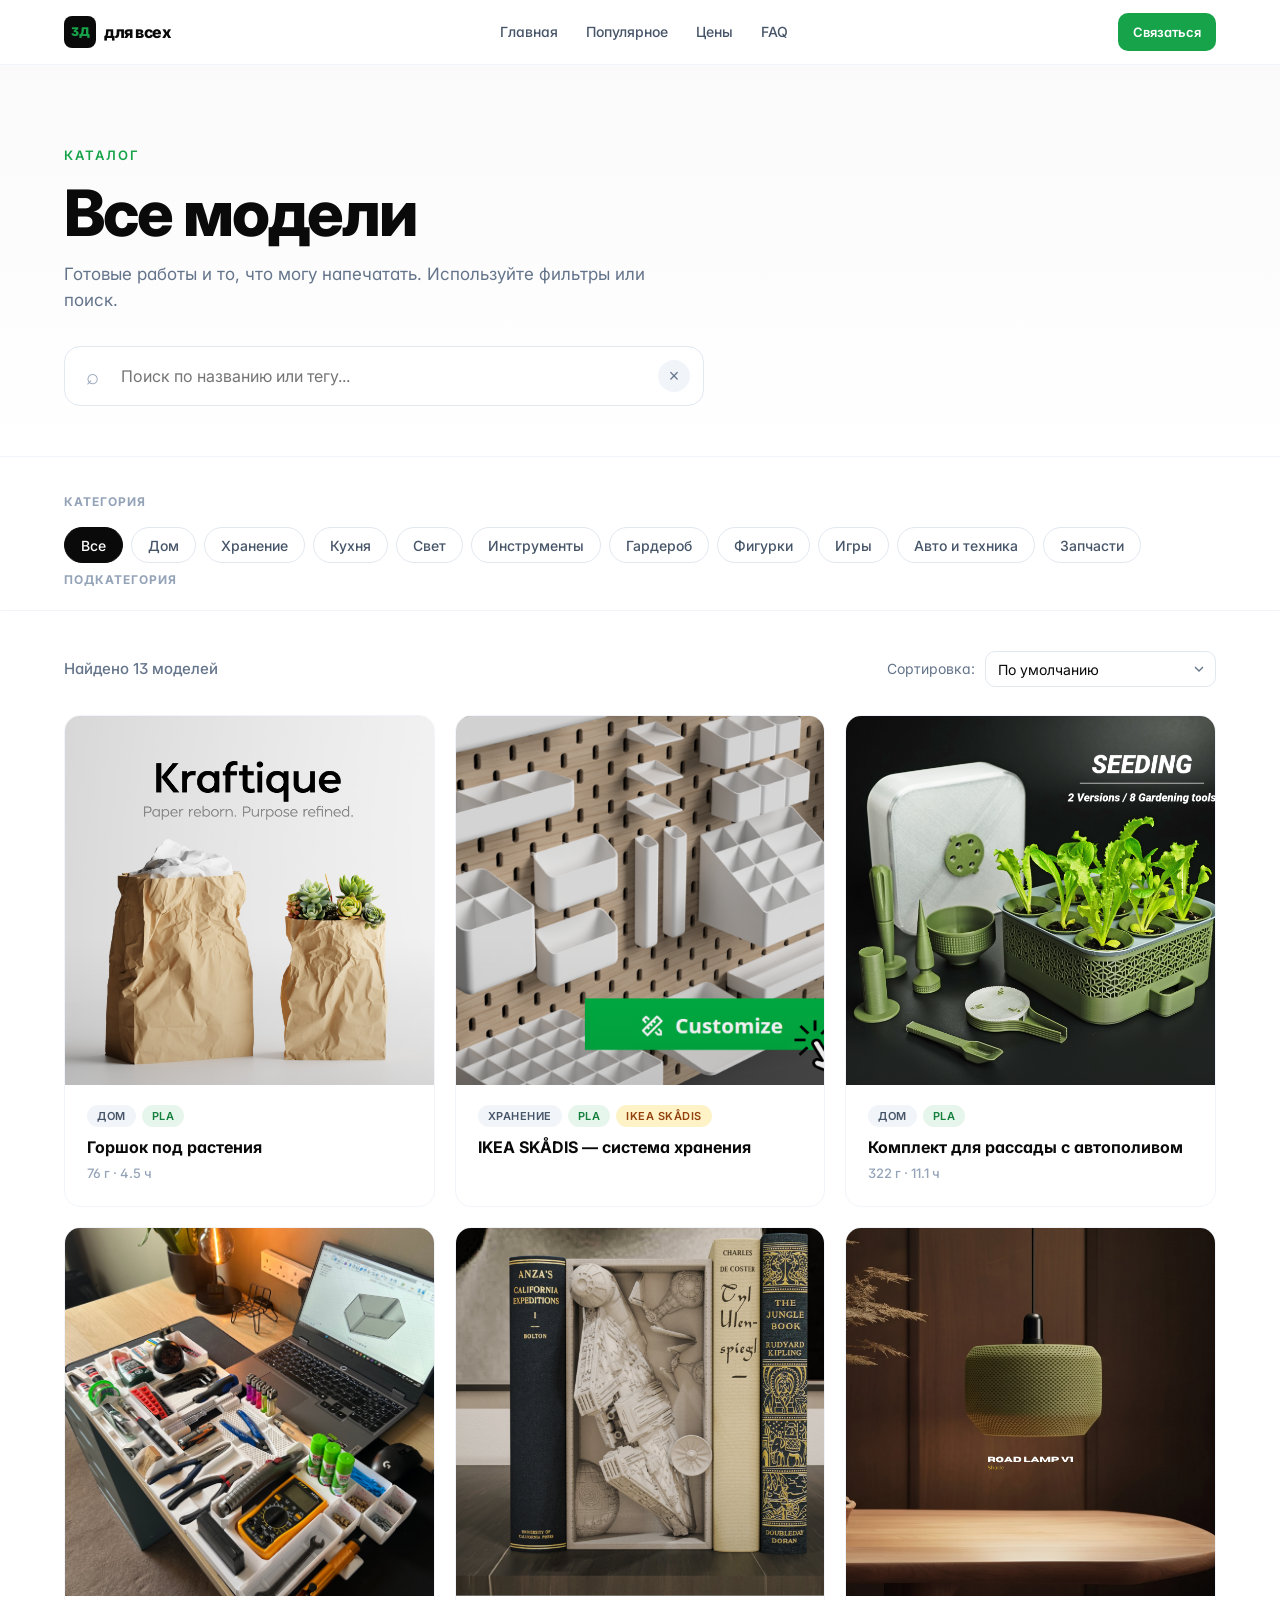
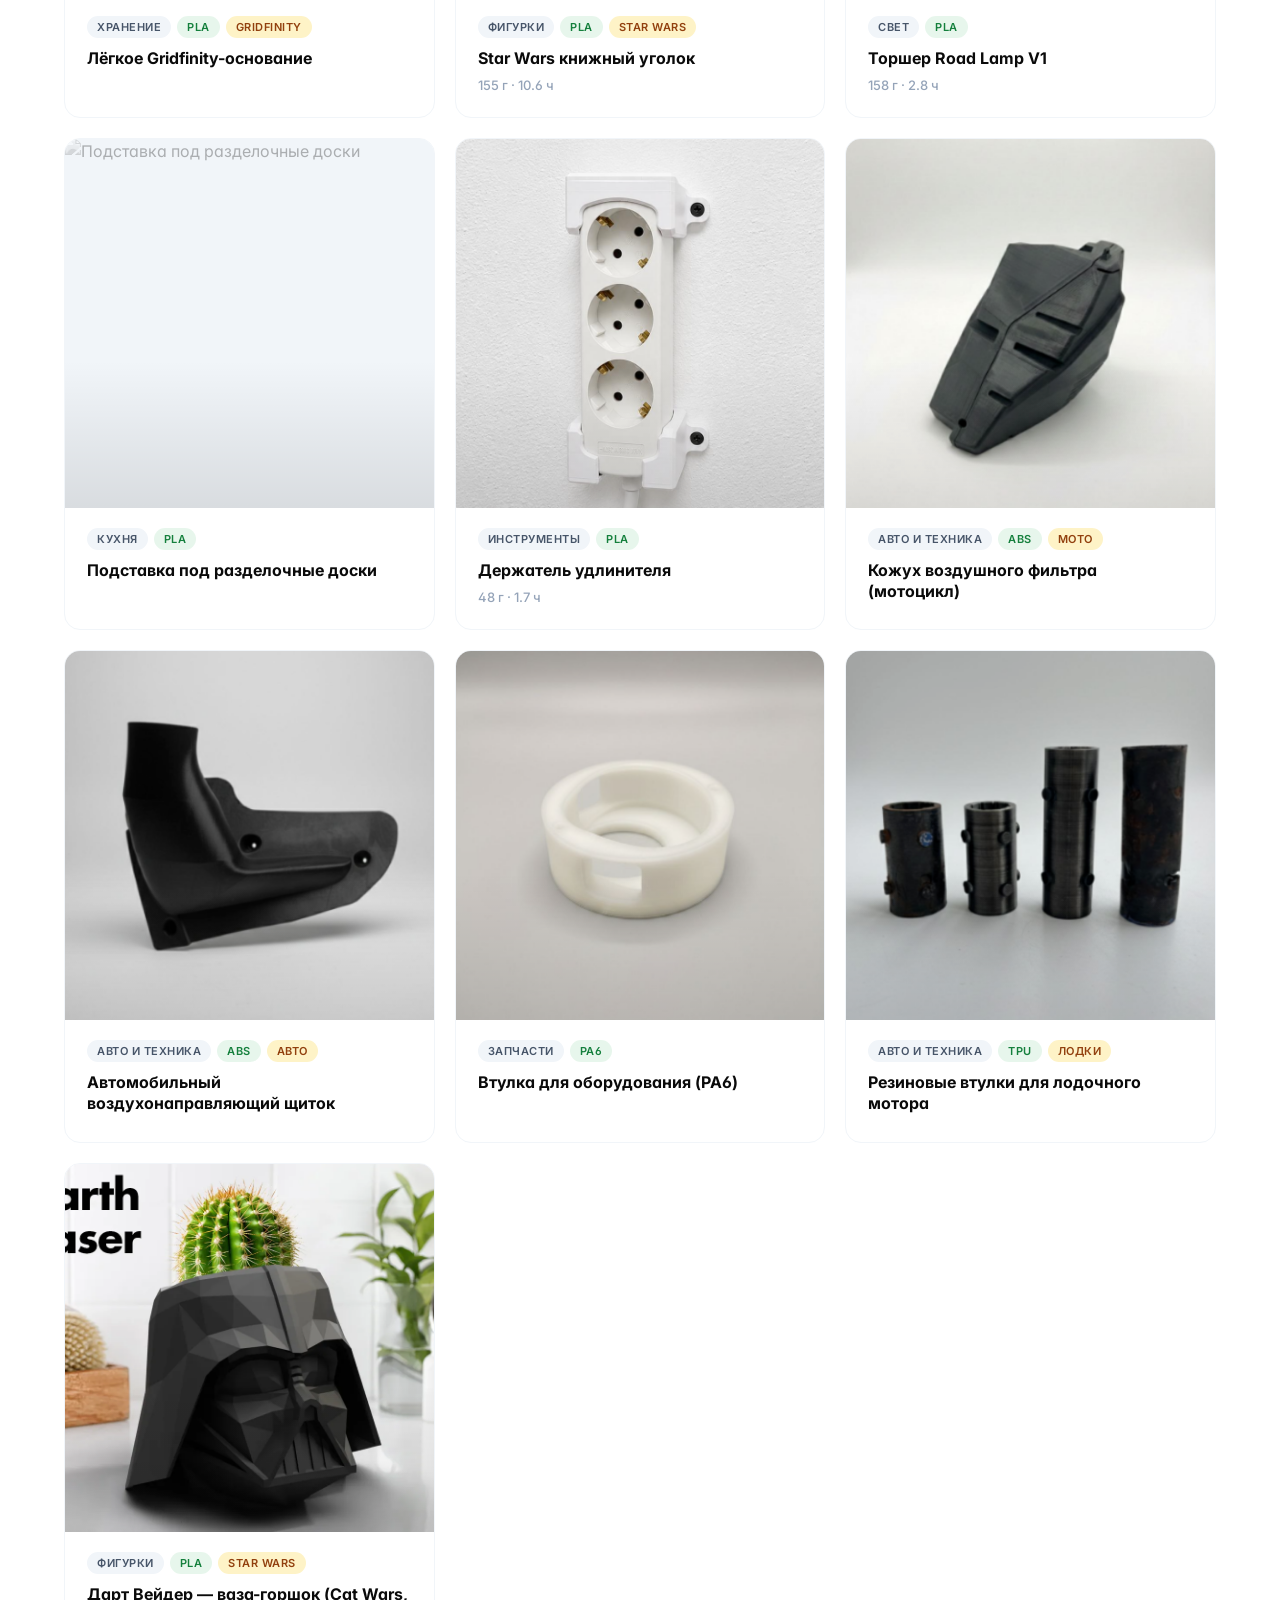
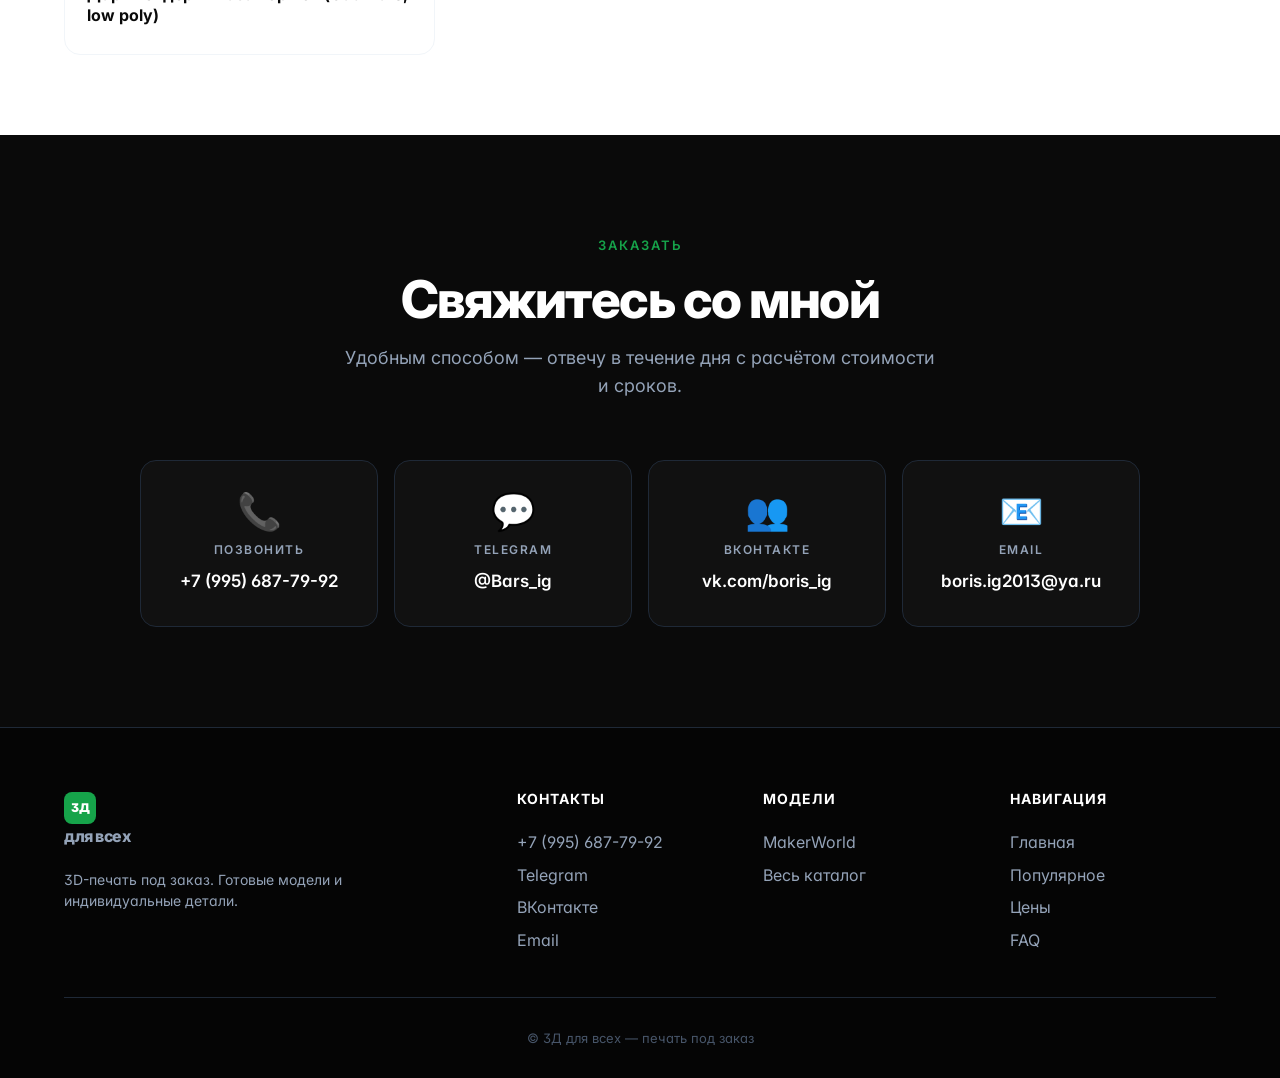
==== catalog.html @ 8ca22290 "Initial deploy: 3D для всех landing + catalog" ====
<!DOCTYPE html>
<html lang="ru">
<head>
  <meta charset="UTF-8">
  <meta name="viewport" content="width=device-width, initial-scale=1.0">
  <title>Каталог моделей — 3Д для всех</title>
  <meta name="description" content="Каталог 3D-моделей для печати: декор, хранение, автозапчасти, фигурки, кухня, инструменты.">
  <link rel="preconnect" href="https://fonts.googleapis.com">
  <link rel="preconnect" href="https://fonts.gstatic.com" crossorigin>
  <link href="https://fonts.googleapis.com/css2?family=Inter:wght@400;500;600;700;800;900&display=swap" rel="stylesheet">
  <link rel="stylesheet" href="style.css">
</head>
<body>

  <header class="header">
    <div class="container header-inner">
      <a href="index.html" class="logo">
        <span class="logo-mark">3Д</span>
        <span class="logo-text">для всех</span>
      </a>
      <nav class="nav">
        <a href="index.html">Главная</a>
        <a href="index.html#works">Популярное</a>
        <a href="index.html#pricing">Цены</a>
        <a href="index.html#faq">FAQ</a>
      </nav>
      <a href="index.html#order" class="btn btn-primary btn-sm">Связаться</a>
    </div>
  </header>

  <main>

    <section class="catalog-hero">
      <div class="container">
        <div class="section-num">КАТАЛОГ</div>
        <h1>Все модели</h1>
        <p>Готовые работы и то, что могу напечатать. Используйте фильтры или поиск.</p>

        <div class="catalog-search">
          <span class="search-icon">⌕</span>
          <input type="search" id="searchInput" placeholder="Поиск по названию или тегу..." autocomplete="off">
          <button class="search-clear" id="searchClear" aria-label="Очистить">×</button>
        </div>
      </div>
    </section>

    <section class="catalog-filters">
      <div class="container">
        <div class="filter-group">
          <div class="filter-label">Категория</div>
          <div class="filter-chips" id="categoryChips"></div>
        </div>
        <div class="filter-group filter-group-sub" id="subcategoryGroup" hidden>
          <div class="filter-label">Подкатегория</div>
          <div class="filter-chips" id="subcategoryChips"></div>
        </div>
      </div>
    </section>

    <section class="catalog-results">
      <div class="container">
        <div class="results-head">
          <div class="results-count" id="resultsCount">Загрузка...</div>
          <div class="results-sort">
            <label for="sortSelect">Сортировка:</label>
            <select id="sortSelect">
              <option value="default">По умолчанию</option>
              <option value="name">По названию</option>
              <option value="weight-asc">По весу (легче → тяжелее)</option>
              <option value="weight-desc">По весу (тяжелее → легче)</option>
            </select>
          </div>
        </div>

        <div class="catalog-grid" id="catalogGrid">
          <div class="catalog-loading">Загружаю модели...</div>
        </div>

        <div class="catalog-empty" id="catalogEmpty" hidden>
          <div class="empty-icon">⌀</div>
          <h3>Ничего не нашлось</h3>
          <p>Попробуйте изменить фильтры или поисковый запрос</p>
          <button class="btn btn-ghost" id="resetFilters">Сбросить фильтры</button>
        </div>
      </div>
    </section>

    <section class="order" id="order">
      <div class="container">
        <div class="section-head">
          <div class="section-num">ЗАКАЗАТЬ</div>
          <h2>Свяжитесь со мной</h2>
          <p>Удобным способом — отвечу в течение дня с расчётом стоимости и сроков.</p>
        </div>

        <div class="contact-grid">
          <a href="tel:+79956877992" class="contact-card">
            <div class="contact-icon">📞</div>
            <div class="contact-name">Позвонить</div>
            <div class="contact-value">+7 (995) 687-79-92</div>
          </a>
          <a href="https://t.me/Bars_ig" target="_blank" rel="noopener" class="contact-card">
            <div class="contact-icon">💬</div>
            <div class="contact-name">Telegram</div>
            <div class="contact-value">@Bars_ig</div>
          </a>
          <a href="https://vk.com/boris_ig" target="_blank" rel="noopener" class="contact-card">
            <div class="contact-icon">👥</div>
            <div class="contact-name">ВКонтакте</div>
            <div class="contact-value">vk.com/boris_ig</div>
          </a>
          <a href="mailto:boris.ig2013@ya.ru" class="contact-card">
            <div class="contact-icon">📧</div>
            <div class="contact-name">Email</div>
            <div class="contact-value">boris.ig2013@ya.ru</div>
          </a>
        </div>
      </div>
    </section>

  </main>

  <footer class="footer">
    <div class="container">
      <div class="footer-grid">
        <div>
          <a href="index.html" class="logo logo-light">
            <span class="logo-mark">3Д</span>
            <span class="logo-text">для всех</span>
          </a>
          <p class="footer-tag">3D-печать под заказ. Готовые модели и индивидуальные детали.</p>
        </div>
        <div>
          <h4>Контакты</h4>
          <a href="tel:+79956877992">+7 (995) 687-79-92</a>
          <a href="https://t.me/Bars_ig" target="_blank" rel="noopener">Telegram</a>
          <a href="https://vk.com/boris_ig" target="_blank" rel="noopener">ВКонтакте</a>
          <a href="mailto:boris.ig2013@ya.ru">Email</a>
        </div>
        <div>
          <h4>Модели</h4>
          <a href="https://makerworld.com/ru" target="_blank" rel="noopener">MakerWorld</a>
          <a href="catalog.html">Весь каталог</a>
        </div>
        <div>
          <h4>Навигация</h4>
          <a href="index.html">Главная</a>
          <a href="index.html#works">Популярное</a>
          <a href="index.html#pricing">Цены</a>
          <a href="index.html#faq">FAQ</a>
        </div>
      </div>
      <div class="footer-bottom">© 3Д для всех — печать под заказ</div>
    </div>
  </footer>

  <script src="app.js"></script>
</body>
</html>
---- style.css ----
/* ===== Reset ===== */
* { box-sizing: border-box; margin: 0; padding: 0; }
html { scroll-behavior: smooth; }
body {
  font-family: 'Inter', -apple-system, BlinkMacSystemFont, "Segoe UI", Roboto, sans-serif;
  line-height: 1.55;
  color: #0a0a0a;
  background: #ffffff;
  -webkit-font-smoothing: antialiased;
  font-feature-settings: "ss01", "cv11";
}
.container { max-width: 1200px; margin: 0 auto; padding: 0 24px; }
a { color: inherit; text-decoration: none; }
img { max-width: 100%; display: block; }
ul { list-style: none; }

/* ===== Header ===== */
.header {
  position: sticky;
  top: 0;
  z-index: 50;
  background: rgba(255, 255, 255, 0.85);
  backdrop-filter: saturate(180%) blur(20px);
  -webkit-backdrop-filter: saturate(180%) blur(20px);
  border-bottom: 1px solid #f1f5f9;
}
.header-inner {
  display: flex;
  align-items: center;
  justify-content: space-between;
  height: 64px;
}
.logo {
  display: flex;
  align-items: center;
  gap: 8px;
  font-weight: 800;
  font-size: 16px;
  letter-spacing: -0.5px;
}
.logo-mark {
  background: #0a0a0a;
  color: #16a34a;
  width: 32px;
  height: 32px;
  border-radius: 8px;
  display: grid;
  place-items: center;
  font-size: 12px;
  font-weight: 900;
  letter-spacing: -0.5px;
}
.logo-light .logo-mark { background: #16a34a; color: #fff; }
.nav {
  display: flex;
  gap: 28px;
}
.nav a {
  font-size: 14px;
  font-weight: 500;
  color: #475569;
  transition: color .15s;
}
.nav a:hover { color: #0a0a0a; }

/* ===== Buttons ===== */
.btn {
  display: inline-block;
  padding: 12px 22px;
  border-radius: 10px;
  font-weight: 600;
  font-size: 14px;
  cursor: pointer;
  transition: transform .15s, background .15s, border-color .15s;
  border: 1px solid transparent;
  text-align: center;
  font-family: inherit;
}
.btn-sm { padding: 8px 14px; font-size: 13px; }
.btn-block { display: block; width: 100%; }
.btn:hover { transform: translateY(-1px); }
.btn-primary { background: #16a34a; color: #fff; }
.btn-primary:hover { background: #15803d; }
.btn-ghost {
  background: transparent;
  color: #0a0a0a;
  border-color: #e2e8f0;
}
.btn-ghost:hover { border-color: #0a0a0a; }

/* ===== Hero ===== */
.hero {
  padding: 80px 0 100px;
  background: radial-gradient(ellipse 80% 50% at 50% 0%, #f0fdf4 0%, #fff 70%);
  border-bottom: 1px solid #f1f5f9;
}
.hero-grid {
  display: grid;
  grid-template-columns: 1.2fr 1fr;
  gap: 60px;
  align-items: center;
}
.badge {
  display: inline-flex;
  align-items: center;
  gap: 8px;
  background: #fff;
  border: 1px solid #e2e8f0;
  border-radius: 100px;
  padding: 6px 14px;
  font-size: 13px;
  font-weight: 500;
  color: #475569;
  margin-bottom: 24px;
}
.badge::before {
  content: "";
  display: inline-block;
  width: 8px;
  height: 8px;
  background: #16a34a;
  border-radius: 50%;
  box-shadow: 0 0 0 4px rgba(22, 163, 74, 0.15);
  animation: pulse 2s infinite;
}
@keyframes pulse {
  0%, 100% { box-shadow: 0 0 0 4px rgba(22, 163, 74, 0.15); }
  50% { box-shadow: 0 0 0 8px rgba(22, 163, 74, 0.05); }
}
.hero h1 {
  font-size: clamp(40px, 6vw, 72px);
  font-weight: 800;
  line-height: 1.05;
  letter-spacing: -2px;
  margin-bottom: 20px;
}
.accent { color: #16a34a; }
.hero-sub {
  font-size: 19px;
  color: #475569;
  max-width: 540px;
  margin-bottom: 8px;
}
.hero-meta {
  font-size: 14px;
  color: #94a3b8;
  margin-bottom: 36px;
  font-weight: 500;
  letter-spacing: 0.3px;
}
.hero-pricing {
  display: inline-flex;
  align-items: stretch;
  gap: 24px;
  background: #fff;
  border: 1px solid #e2e8f0;
  border-radius: 16px;
  padding: 20px 28px;
  margin-bottom: 32px;
  box-shadow: 0 4px 24px rgba(0,0,0,0.04);
}
.price-block {
  display: flex;
  flex-direction: column;
  justify-content: flex-start;
  min-width: 110px;
  padding: 0;
}
.price-label { font-size: 12px; text-transform: uppercase; letter-spacing: 1px; color: #94a3b8; font-weight: 600; line-height: 1; }
.price-value { font-size: 36px; font-weight: 800; color: #0a0a0a; line-height: 1; letter-spacing: -1px; margin-top: 12px; }
.price-value span { font-size: 18px; font-weight: 500; color: #64748b; }
.price-small .price-value { font-size: 28px; }
.price-divider { width: 1px; background: #e2e8f0; align-self: stretch; }
.hero-cta { display: flex; gap: 12px; flex-wrap: wrap; }

/* Hero visual card */
.hero-visual { display: flex; flex-direction: column; gap: 16px; align-items: center; }
.visual-card {
  background: #0a0a0a;
  color: #fff;
  border-radius: 24px;
  padding: 32px;
  width: 100%;
  max-width: 380px;
  position: relative;
  overflow: hidden;
  transform: rotate(-2deg);
  transition: transform .3s;
}
.visual-card:hover { transform: rotate(0deg) translateY(-4px); }
.visual-card::before {
  content: "";
  position: absolute;
  top: -50%;
  right: -30%;
  width: 200px;
  height: 200px;
  background: radial-gradient(circle, #16a34a 0%, transparent 70%);
  opacity: 0.4;
}
.visual-tag {
  position: relative;
  display: inline-block;
  font-size: 11px;
  text-transform: uppercase;
  letter-spacing: 1px;
  color: #94a3b8;
  margin-bottom: 24px;
  font-weight: 600;
}
.visual-title {
  position: relative;
  font-size: 28px;
  font-weight: 700;
  line-height: 1.2;
  margin-bottom: 32px;
  letter-spacing: -0.5px;
}
.visual-stats {
  position: relative;
  display: grid;
  grid-template-columns: repeat(3, 1fr);
  gap: 12px;
  padding-top: 24px;
  border-top: 1px solid #1f2937;
}
.visual-stats > div { display: flex; flex-direction: column; gap: 4px; }
.visual-stats strong {
  font-size: 24px;
  font-weight: 800;
  color: #16a34a;
  letter-spacing: -0.5px;
}
.visual-stats span { font-size: 12px; color: #94a3b8; text-transform: lowercase; }

.visual-photo {
  position: relative;
  width: 100%;
  max-width: 380px;
  border-radius: 16px;
  overflow: hidden;
  box-shadow: 0 10px 30px rgba(0,0,0,0.08);
}
.visual-photo img {
  width: 100%;
  height: 200px;
  object-fit: cover;
  object-position: top;
  display: block;
}
.visual-photo-caption {
  position: absolute;
  bottom: 12px;
  left: 12px;
  background: rgba(255,255,255,0.9);
  backdrop-filter: blur(8px);
  padding: 4px 10px;
  border-radius: 100px;
  font-size: 12px;
  font-weight: 600;
  color: #0a0a0a;
}

.hero-usp {
  display: flex;
  flex-direction: column;
  gap: 8px;
  margin-top: 28px;
  padding-top: 24px;
  border-top: 1px solid #e2e8f0;
  max-width: 420px;
}
.hero-usp-item {
  display: flex;
  align-items: center;
  gap: 10px;
  font-size: 14px;
  color: #475569;
}
.hero-usp-item strong { color: #0a0a0a; font-weight: 700; }
.hero-usp-check {
  width: 22px;
  height: 22px;
  background: #dcfce7;
  color: #16a34a;
  border-radius: 50%;
  display: grid;
  place-items: center;
  font-size: 12px;
  font-weight: 800;
  flex-shrink: 0;
}

/* ===== USP Banner ===== */
.usp-banner {
  background: linear-gradient(135deg, #16a34a 0%, #15803d 100%);
  color: #fff;
  padding: 0;
  position: relative;
  overflow: hidden;
}
.usp-banner::before {
  content: "";
  position: absolute;
  top: -50%;
  right: -10%;
  width: 400px;
  height: 400px;
  background: radial-gradient(circle, rgba(255,255,255,0.15) 0%, transparent 70%);
  pointer-events: none;
}
.usp-banner-inner {
  display: flex;
  align-items: center;
  gap: 28px;
  padding: 36px 24px;
  position: relative;
}
.usp-banner-icon {
  font-size: 72px;
  font-weight: 900;
  line-height: 1;
  flex-shrink: 0;
  opacity: 0.9;
  font-family: Georgia, serif;
}
.usp-banner-text {
  flex: 1;
  min-width: 0;
}
.usp-banner-title {
  font-size: clamp(22px, 3vw, 32px);
  font-weight: 800;
  letter-spacing: -0.5px;
  line-height: 1.1;
  margin-bottom: 6px;
}
.usp-banner-sub {
  font-size: 15px;
  opacity: 0.9;
  line-height: 1.4;
}
.usp-banner-btn {
  background: #fff;
  color: #15803d;
  flex-shrink: 0;
  font-weight: 700;
}
.usp-banner-btn:hover { background: #0a0a0a; color: #fff; }

@media (max-width: 700px) {
  .usp-banner-inner { flex-direction: column; align-items: flex-start; gap: 18px; padding: 28px 22px; text-align: left; }
  .usp-banner-icon { font-size: 56px; }
  .usp-banner-btn { width: 100%; }
}
.marquee {
  background: #0a0a0a;
  color: #fff;
  padding: 18px 0;
  overflow: hidden;
  border-top: 1px solid #1f2937;
  border-bottom: 1px solid #1f2937;
}
.marquee-track {
  display: flex;
  gap: 24px;
  white-space: nowrap;
  animation: scroll 40s linear infinite;
  font-size: 14px;
  font-weight: 500;
  text-transform: uppercase;
  letter-spacing: 1px;
  width: max-content;
}
.marquee-track span { color: #94a3b8; flex-shrink: 0; }
.marquee-track span:nth-child(even) { color: #16a34a; }
@keyframes scroll {
  0% { transform: translateX(0); }
  100% { transform: translateX(calc(-100% / 6)); }
}

/* ===== Sections ===== */
section { padding: 100px 0; }
.section-head {
  text-align: center;
  margin-bottom: 60px;
}
.section-num {
  font-size: 13px;
  font-weight: 600;
  color: #16a34a;
  text-transform: uppercase;
  letter-spacing: 2px;
  margin-bottom: 16px;
}
.section-head h2 {
  font-size: clamp(32px, 4.5vw, 52px);
  font-weight: 800;
  letter-spacing: -1.5px;
  line-height: 1.1;
  margin-bottom: 16px;
}
.section-head p {
  font-size: 18px;
  color: #64748b;
  max-width: 600px;
  margin: 0 auto;
}

/* ===== Works ===== */
.works { background: #fafafa; }
.works-grid {
  display: grid;
  grid-template-columns: repeat(auto-fill, minmax(260px, 1fr));
  gap: 16px;
}
.work-card {
  background: #fff;
  border-radius: 16px;
  overflow: hidden;
  border: 1px solid #f1f5f9;
  display: block;
  transition: transform .25s, box-shadow .25s, border-color .25s;
  position: relative;
}
a.work-card:hover { transform: translateY(-4px); box-shadow: 0 20px 40px rgba(0,0,0,0.08); border-color: #16a34a; }
a.work-card::after {
  content: "↗";
  position: absolute;
  top: 12px;
  right: 12px;
  width: 32px;
  height: 32px;
  background: rgba(255,255,255,0.95);
  border-radius: 50%;
  display: grid;
  place-items: center;
  font-size: 16px;
  font-weight: 700;
  color: #0a0a0a;
  opacity: 0;
  transform: translate(4px, -4px);
  transition: opacity .2s, transform .2s;
  pointer-events: none;
  z-index: 2;
}
a.work-card:hover::after { opacity: 1; transform: translate(0, 0); }
.work-img {
  aspect-ratio: 1 / 1;
  display: block;
  position: relative;
  overflow: hidden;
  background: #f1f5f9;
}
.work-img img {
  width: 100%;
  height: 100%;
  object-fit: cover;
  transition: transform .4s;
}
a.work-card:hover .work-img img { transform: scale(1.05); }
.work-img::after {
  content: "";
  position: absolute;
  inset: 0;
  background: linear-gradient(180deg, transparent 60%, rgba(0,0,0,0.1) 100%);
  pointer-events: none;
}
.work-img[data-color="kraftique"] { background: linear-gradient(135deg, #fef3c7 0%, #d4a574 100%); }
.work-img[data-color="skadis"] { background: linear-gradient(135deg, #fef9c3 0%, #facc15 100%); }
.work-img[data-color="seed"] { background: linear-gradient(135deg, #dcfce7 0%, #16a34a 100%); }
.work-img[data-color="grid"] { background: linear-gradient(135deg, #e0e7ff 0%, #6366f1 100%); }
.work-img[data-color="decor"] { background: linear-gradient(135deg, #fce7f3 0%, #ec4899 100%); }
.work-img[data-color="lamp"] { background: linear-gradient(135deg, #fed7aa 0%, #ea580c 100%); }
.work-img[data-color="board"] { background: linear-gradient(135deg, #e0f2fe 0%, #0284c7 100%); }
.work-img[data-color="holder"] { background: linear-gradient(135deg, #f3e8ff 0%, #9333ea 100%); }
.work-img[data-color="abs"] { background: linear-gradient(135deg, #cbd5e1 0%, #475569 100%); color: rgba(255,255,255,0.6); }
.work-img[data-color="abs2"] { background: linear-gradient(135deg, #94a3b8 0%, #1e293b 100%); color: rgba(255,255,255,0.6); }
.work-img[data-color="pa6"] { background: linear-gradient(135deg, #fef3c7 0%, #92400e 100%); }
.work-img[data-color="tpu"] { background: linear-gradient(135deg, #ddd6fe 0%, #5b21b6 100%); color: rgba(255,255,255,0.6); }
.work-placeholder { z-index: 1; }
.work-info { padding: 20px 22px 22px; }
.work-tags { display: flex; gap: 6px; margin-bottom: 12px; flex-wrap: wrap; }
.work-tags span {
  font-size: 10px;
  font-weight: 700;
  text-transform: uppercase;
  letter-spacing: 0.5px;
  background: #f1f5f9;
  color: #475569;
  padding: 3px 8px;
  border-radius: 4px;
}
.work-info h3 { font-size: 16px; font-weight: 700; margin-bottom: 6px; line-height: 1.3; }
.work-spec { font-size: 13px; color: #64748b; }
.work-card-custom { border-left: 3px solid #16a34a; }

/* ===== Services ===== */
.services-list {
  display: grid;
  grid-template-columns: repeat(auto-fit, minmax(280px, 1fr));
  gap: 1px;
  background: #e2e8f0;
  border: 1px solid #e2e8f0;
  border-radius: 16px;
  overflow: hidden;
}
.service {
  background: #fff;
  padding: 36px 32px;
  transition: background .2s;
}
.service:hover { background: #fafafa; }
.service-num {
  font-size: 13px;
  font-weight: 600;
  color: #16a34a;
  margin-bottom: 16px;
  font-family: ui-monospace, "SF Mono", Menlo, monospace;
}
.service h3 { font-size: 22px; font-weight: 700; margin-bottom: 12px; letter-spacing: -0.5px; }
.service p { color: #64748b; font-size: 15px; line-height: 1.6; }

/* ===== Materials ===== */
.materials { background: #fafafa; }
.materials-grid {
  display: grid;
  grid-template-columns: repeat(auto-fit, minmax(220px, 1fr));
  gap: 16px;
}
.material {
  background: #fff;
  padding: 28px 26px;
  border-radius: 16px;
  border: 1px solid #f1f5f9;
  position: relative;
  overflow: hidden;
  transition: transform .2s, box-shadow .2s;
}
.material:hover { transform: translateY(-2px); box-shadow: 0 10px 30px rgba(0,0,0,0.06); }
.material::before {
  content: "";
  position: absolute;
  top: 0;
  left: 0;
  right: 0;
  height: 3px;
}
.mat-pla::before { background: #16a34a; }
.mat-petg::before { background: #0284c7; }
.mat-abs::before { background: #ea580c; }
.mat-tpu::before { background: #9333ea; }
.mat-name {
  font-size: 28px;
  font-weight: 800;
  letter-spacing: -1px;
  margin-bottom: 4px;
}
.mat-tag {
  display: inline-block;
  font-size: 11px;
  font-weight: 600;
  text-transform: uppercase;
  letter-spacing: 0.5px;
  color: #16a34a;
  margin-bottom: 16px;
}
.material p {
  color: #64748b;
  font-size: 14px;
  line-height: 1.5;
  margin-bottom: 16px;
}
.mat-temp {
  font-size: 12px;
  color: #94a3b8;
  font-family: ui-monospace, "SF Mono", Menlo, monospace;
  padding-top: 12px;
  border-top: 1px solid #f1f5f9;
}

/* ===== Pricing ===== */
.pricing-grid {
  display: grid;
  grid-template-columns: repeat(auto-fit, minmax(280px, 1fr));
  gap: 16px;
  max-width: 1000px;
  margin: 0 auto;
}
.price-card {
  background: #fff;
  border: 1px solid #e2e8f0;
  border-radius: 20px;
  padding: 36px 32px;
  position: relative;
  transition: transform .2s, border-color .2s;
}
.price-card:hover { transform: translateY(-2px); border-color: #cbd5e1; }
.price-card-hot { background: #0a0a0a; color: #fff; border-color: #0a0a0a; }
.price-card-usp { border: 2px solid #16a34a; }
.price-card-tag {
  position: absolute;
  top: 20px;
  right: 20px;
  background: #16a34a;
  color: #fff;
  font-size: 10px;
  font-weight: 700;
  padding: 4px 8px;
  border-radius: 4px;
  letter-spacing: 0.5px;
}
.price-card-num {
  font-size: 13px;
  font-weight: 600;
  color: #94a3b8;
  margin-bottom: 16px;
  font-family: ui-monospace, "SF Mono", Menlo, monospace;
}
.price-card-hot .price-card-num { color: #475569; }
.price-card h3 { font-size: 22px; font-weight: 700; margin-bottom: 16px; letter-spacing: -0.5px; }
.price-card-amount {
  font-size: 48px;
  font-weight: 800;
  letter-spacing: -2px;
  margin-bottom: 16px;
  line-height: 1;
}
.price-card-amount span { font-size: 20px; font-weight: 500; color: #64748b; }
.price-card-hot .price-card-amount span { color: #94a3b8; }
.price-card p { color: #64748b; margin-bottom: 24px; font-size: 14px; }
.price-card-hot p { color: #94a3b8; }
.price-card ul li {
  padding: 8px 0;
  font-size: 14px;
  color: #475569;
  border-top: 1px solid #f1f5f9;
  position: relative;
  padding-left: 24px;
}
.price-card-hot ul li { color: #cbd5e1; border-color: #1f2937; }
.price-card ul li::before {
  content: "→";
  position: absolute;
  left: 0;
  color: #16a34a;
  font-weight: 600;
}

/* ===== FAQ ===== */
.faq { background: #fafafa; }
.faq-list { max-width: 800px; margin: 0 auto; }
.faq-list details {
  background: #fff;
  border: 1px solid #e2e8f0;
  border-radius: 12px;
  padding: 0;
  margin-bottom: 8px;
  transition: border-color .15s;
}
.faq-list details[open] { border-color: #16a34a; }
.faq-list summary {
  padding: 20px 24px;
  font-weight: 600;
  font-size: 16px;
  cursor: pointer;
  list-style: none;
  position: relative;
  padding-right: 50px;
}
.faq-list summary::-webkit-details-marker { display: none; }
.faq-list summary::after {
  content: "+";
  position: absolute;
  right: 24px;
  top: 50%;
  transform: translateY(-50%);
  font-size: 24px;
  font-weight: 300;
  color: #94a3b8;
  transition: transform .2s;
}
.faq-list details[open] summary::after { content: "−"; color: #16a34a; }
.faq-list details p {
  padding: 0 24px 20px;
  color: #64748b;
  font-size: 15px;
  line-height: 1.6;
}

/* ===== Order (контакты) ===== */
.order { background: #0a0a0a; color: #fff; }
.order .section-num { color: #16a34a; }
.order .section-head p { color: #94a3b8; }
.contact-grid {
  display: grid;
  grid-template-columns: repeat(auto-fit, minmax(220px, 1fr));
  gap: 16px;
  max-width: 1000px;
  margin: 0 auto;
}
.contact-card {
  background: #111;
  border: 1px solid #1f2937;
  border-radius: 16px;
  padding: 32px 24px;
  text-align: center;
  display: block;
  transition: transform .2s, border-color .2s, background .2s;
  color: #fff;
}
.contact-card:hover {
  transform: translateY(-4px);
  border-color: #16a34a;
  background: #161616;
}
.contact-icon {
  font-size: 36px;
  margin-bottom: 12px;
  line-height: 1;
}
.contact-name {
  font-size: 12px;
  text-transform: uppercase;
  letter-spacing: 1.5px;
  color: #94a3b8;
  font-weight: 600;
  margin-bottom: 8px;
}
.contact-value {
  font-size: 17px;
  font-weight: 600;
  color: #fff;
  word-break: break-word;
}
.contact-card:hover .contact-value { color: #16a34a; }

/* ===== Footer ===== */
.footer {
  background: #050505;
  color: #cbd5e1;
  padding: 60px 0 30px;
  border-top: 1px solid #1f2937;
}
.footer-grid {
  display: grid;
  grid-template-columns: 2fr 1fr 1fr 1fr;
  gap: 40px;
  margin-bottom: 40px;
}
.footer h4 {
  color: #fff;
  font-size: 14px;
  text-transform: uppercase;
  letter-spacing: 1px;
  margin-bottom: 16px;
}
.footer-grid > div > a { display: block; padding: 4px 0; color: #94a3b8; transition: color .15s; }
.footer-grid > div > a:hover { color: #16a34a; }
.footer-tag { color: #94a3b8; font-size: 14px; max-width: 280px; margin-top: 16px; line-height: 1.5; }
.footer-bottom {
  text-align: center;
  padding-top: 30px;
  border-top: 1px solid #1f2937;
  font-size: 13px;
  color: #475569;
}

/* ===== Адаптив ===== */
@media (max-width: 900px) {
  .hero-grid { grid-template-columns: 1fr; gap: 40px; }
  .hero-visual { order: -1; }
  .visual-card { transform: rotate(0); max-width: 320px; }
  .footer-grid { grid-template-columns: 1fr 1fr; gap: 30px; }
  .nav { display: none; }
}
@media (max-width: 640px) {
  .container { padding: 0 18px; }
  section { padding: 60px 0; }
  .hero { padding: 50px 0 70px; }
  .hero h1 { letter-spacing: -1px; }
  .hero-pricing { flex-direction: column; gap: 16px; padding: 18px 22px; align-items: stretch; }
  .price-divider { width: 100%; height: 1px; }
  .section-head h2 { letter-spacing: -1px; }
  .footer-grid { grid-template-columns: 1fr; }
  .header-inner { height: 56px; }
}

/* ===== Catalog Page ===== */
.catalog-hero {
  padding: 80px 0 50px;
  background: linear-gradient(180deg, #fafafa 0%, #ffffff 100%);
  border-bottom: 1px solid #f1f5f9;
}
.catalog-hero h1 {
  font-size: clamp(36px, 5vw, 64px);
  font-weight: 800;
  letter-spacing: -2px;
  line-height: 1;
  margin-bottom: 16px;
}
.catalog-hero p {
  color: #64748b;
  font-size: 17px;
  max-width: 600px;
  margin-bottom: 32px;
}
.catalog-search {
  position: relative;
  max-width: 640px;
}
.catalog-search .search-icon {
  position: absolute;
  left: 22px;
  top: 50%;
  transform: translateY(-50%);
  color: #94a3b8;
  font-size: 22px;
  pointer-events: none;
}
.catalog-search input {
  width: 100%;
  height: 60px;
  padding: 0 56px 0 56px;
  border: 1px solid #e2e8f0;
  border-radius: 16px;
  font-size: 16px;
  font-family: inherit;
  background: #ffffff;
  color: #0a0a0a;
  transition: border-color 0.2s, box-shadow 0.2s;
  outline: none;
}
.catalog-search input:focus {
  border-color: #16a34a;
  box-shadow: 0 0 0 4px rgba(22, 163, 74, 0.08);
}
.catalog-search .search-clear {
  position: absolute;
  right: 14px;
  top: 50%;
  transform: translateY(-50%);
  width: 32px;
  height: 32px;
  border: 0;
  background: #f1f5f9;
  border-radius: 50%;
  font-size: 18px;
  line-height: 1;
  color: #64748b;
  cursor: pointer;
  display: grid;
  place-items: center;
  transition: background 0.2s;
}
.catalog-search .search-clear:hover {
  background: #e2e8f0;
  color: #0a0a0a;
}
.catalog-search .search-clear[hidden] {
  display: none;
}

.catalog-filters {
  padding: 28px 0 12px;
  border-bottom: 1px solid #f1f5f9;
  position: sticky;
  top: 64px;
  background: #ffffff;
  z-index: 10;
  box-shadow: 0 4px 12px -8px rgba(0, 0, 0, 0.04);
}
.filter-group {
  display: flex;
  align-items: center;
  gap: 16px;
  padding: 8px 0;
  flex-wrap: wrap;
}
.filter-label {
  font-size: 12px;
  font-weight: 700;
  text-transform: uppercase;
  letter-spacing: 1px;
  color: #94a3b8;
  min-width: 110px;
}
.filter-chips {
  display: flex;
  flex-wrap: wrap;
  gap: 8px;
}
.chip-btn {
  height: 36px;
  padding: 0 16px;
  border: 1px solid #e2e8f0;
  background: #ffffff;
  color: #475569;
  border-radius: 100px;
  font-size: 14px;
  font-weight: 500;
  font-family: inherit;
  cursor: pointer;
  transition: all 0.15s;
}
.chip-btn:hover {
  border-color: #cbd5e1;
  color: #0a0a0a;
}
.chip-btn.active {
  background: #0a0a0a;
  color: #ffffff;
  border-color: #0a0a0a;
}
.chip-btn-sub {
  height: 30px;
  padding: 0 12px;
  font-size: 13px;
}
.filter-group-sub {
  padding-top: 0;
}

.catalog-results {
  padding: 40px 0 80px;
}
.results-head {
  display: flex;
  justify-content: space-between;
  align-items: center;
  margin-bottom: 28px;
  gap: 20px;
  flex-wrap: wrap;
}
.results-count {
  font-size: 15px;
  color: #64748b;
  font-weight: 500;
}
.results-sort {
  display: flex;
  align-items: center;
  gap: 10px;
  font-size: 14px;
  color: #64748b;
}
.results-sort select {
  height: 36px;
  padding: 0 32px 0 12px;
  border: 1px solid #e2e8f0;
  border-radius: 10px;
  font-size: 14px;
  font-family: inherit;
  background: #ffffff;
  color: #0a0a0a;
  cursor: pointer;
  outline: none;
  appearance: none;
  -webkit-appearance: none;
  background-image: url("data:image/svg+xml;charset=UTF-8,%3csvg xmlns='http://www.w3.org/2000/svg' viewBox='0 0 24 24' fill='none' stroke='%2364748b' stroke-width='2'%3e%3cpath d='M6 9l6 6 6-6'/%3e%3c/svg%3e");
  background-repeat: no-repeat;
  background-position: right 8px center;
  background-size: 16px;
}

.catalog-grid {
  display: grid;
  grid-template-columns: repeat(auto-fill, minmax(280px, 1fr));
  gap: 20px;
}
.catalog-loading, .catalog-error {
  grid-column: 1 / -1;
  text-align: center;
  padding: 80px 20px;
  color: #94a3b8;
  font-size: 15px;
}
.catalog-error h3 {
  color: #0a0a0a;
  font-size: 20px;
  margin-bottom: 8px;
}
.work-card-no-link {
  cursor: default;
  pointer-events: none;
}
.work-card .work-tags {
  display: flex;
  flex-wrap: wrap;
  gap: 6px;
  margin-bottom: 10px;
}
.work-card .work-tags .chip {
  display: inline-block;
  height: 22px;
  padding: 0 10px;
  background: #f1f5f9;
  color: #475569;
  border-radius: 100px;
  font-size: 11px;
  font-weight: 600;
  text-transform: uppercase;
  letter-spacing: 0.5px;
  line-height: 22px;
}
.work-card .work-tags .chip-material {
  background: rgba(22, 163, 74, 0.1);
  color: #15803d;
}
.work-card .work-tags .chip-sub {
  background: #fef3c7;
  color: #92400e;
}
.work-card .work-spec {
  font-size: 13px;
  color: #94a3b8;
  font-weight: 500;
  margin-top: 4px;
}
.img-error {
  opacity: 0.3;
  filter: grayscale(1);
}

.catalog-empty {
  text-align: center;
  padding: 80px 20px;
}
.catalog-empty[hidden] { display: none; }
.empty-icon {
  font-size: 48px;
  color: #cbd5e1;
  margin-bottom: 16px;
}
.catalog-empty h3 {
  font-size: 24px;
  font-weight: 700;
  margin-bottom: 8px;
  letter-spacing: -0.5px;
}
.catalog-empty p {
  color: #64748b;
  margin-bottom: 24px;
}

/* ===== Featured block on landing ===== */
.works-more {
  text-align: center;
  margin-top: 40px;
}
.featured-head {
  display: flex;
  justify-content: space-between;
  align-items: end;
  margin-bottom: 40px;
  gap: 20px;
  flex-wrap: wrap;
}
.featured-head h2 {
  font-size: clamp(32px, 4vw, 48px);
  font-weight: 800;
  letter-spacing: -1.5px;
  line-height: 1;
  margin-bottom: 12px;
}
.featured-head p {
  color: #64748b;
  font-size: 16px;
}
.featured-head .btn {
  flex-shrink: 0;
}

@media (max-width: 640px) {
  .catalog-hero { padding: 50px 0 30px; }
  .catalog-search input { height: 52px; font-size: 15px; }
  .catalog-filters { position: static; }
  .filter-group { flex-direction: column; align-items: stretch; gap: 8px; }
  .filter-label { min-width: 0; }
  .results-head { flex-direction: column; align-items: stretch; }
  .results-sort select { width: 100%; }
  .catalog-grid { grid-template-columns: 1fr 1fr; gap: 12px; }
  .featured-head { flex-direction: column; align-items: stretch; }
  .featured-head .btn { width: 100%; justify-content: center; }
}
@media (max-width: 400px) {
  .catalog-grid { grid-template-columns: 1fr; }
}
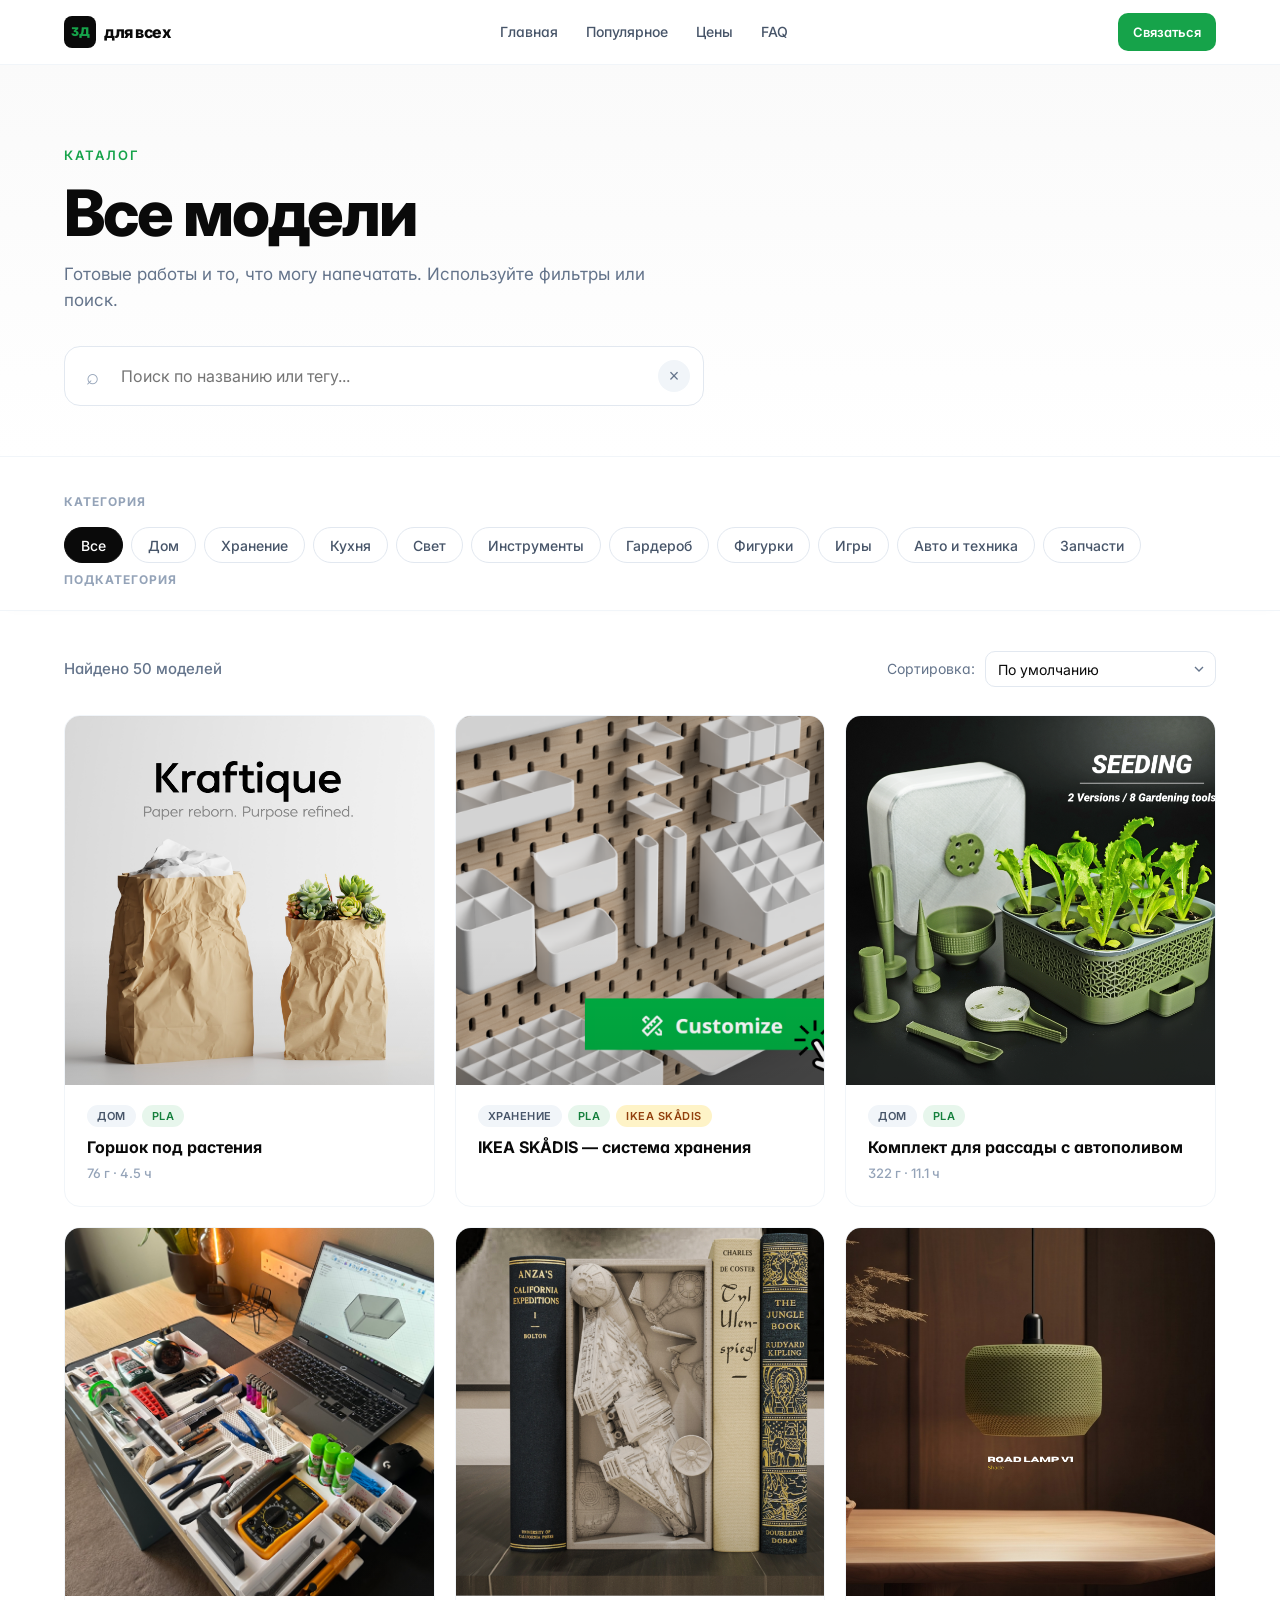
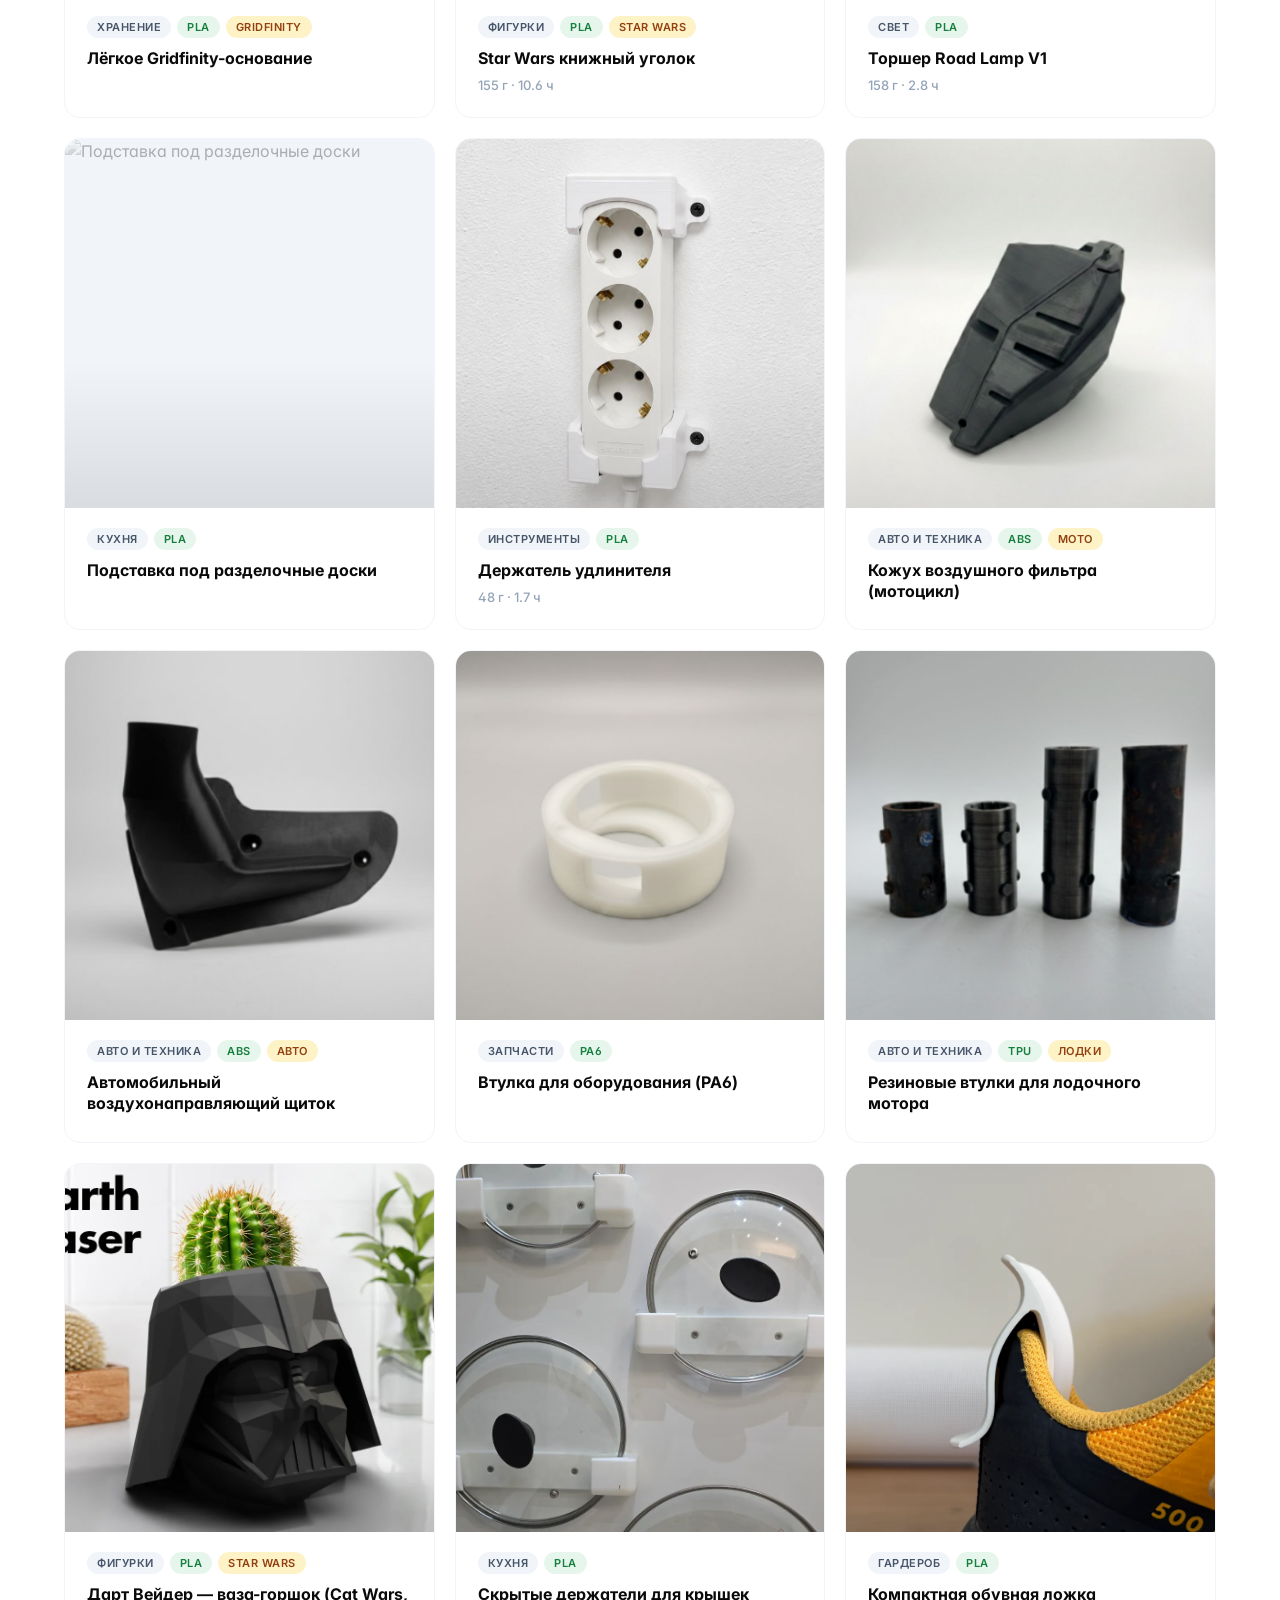
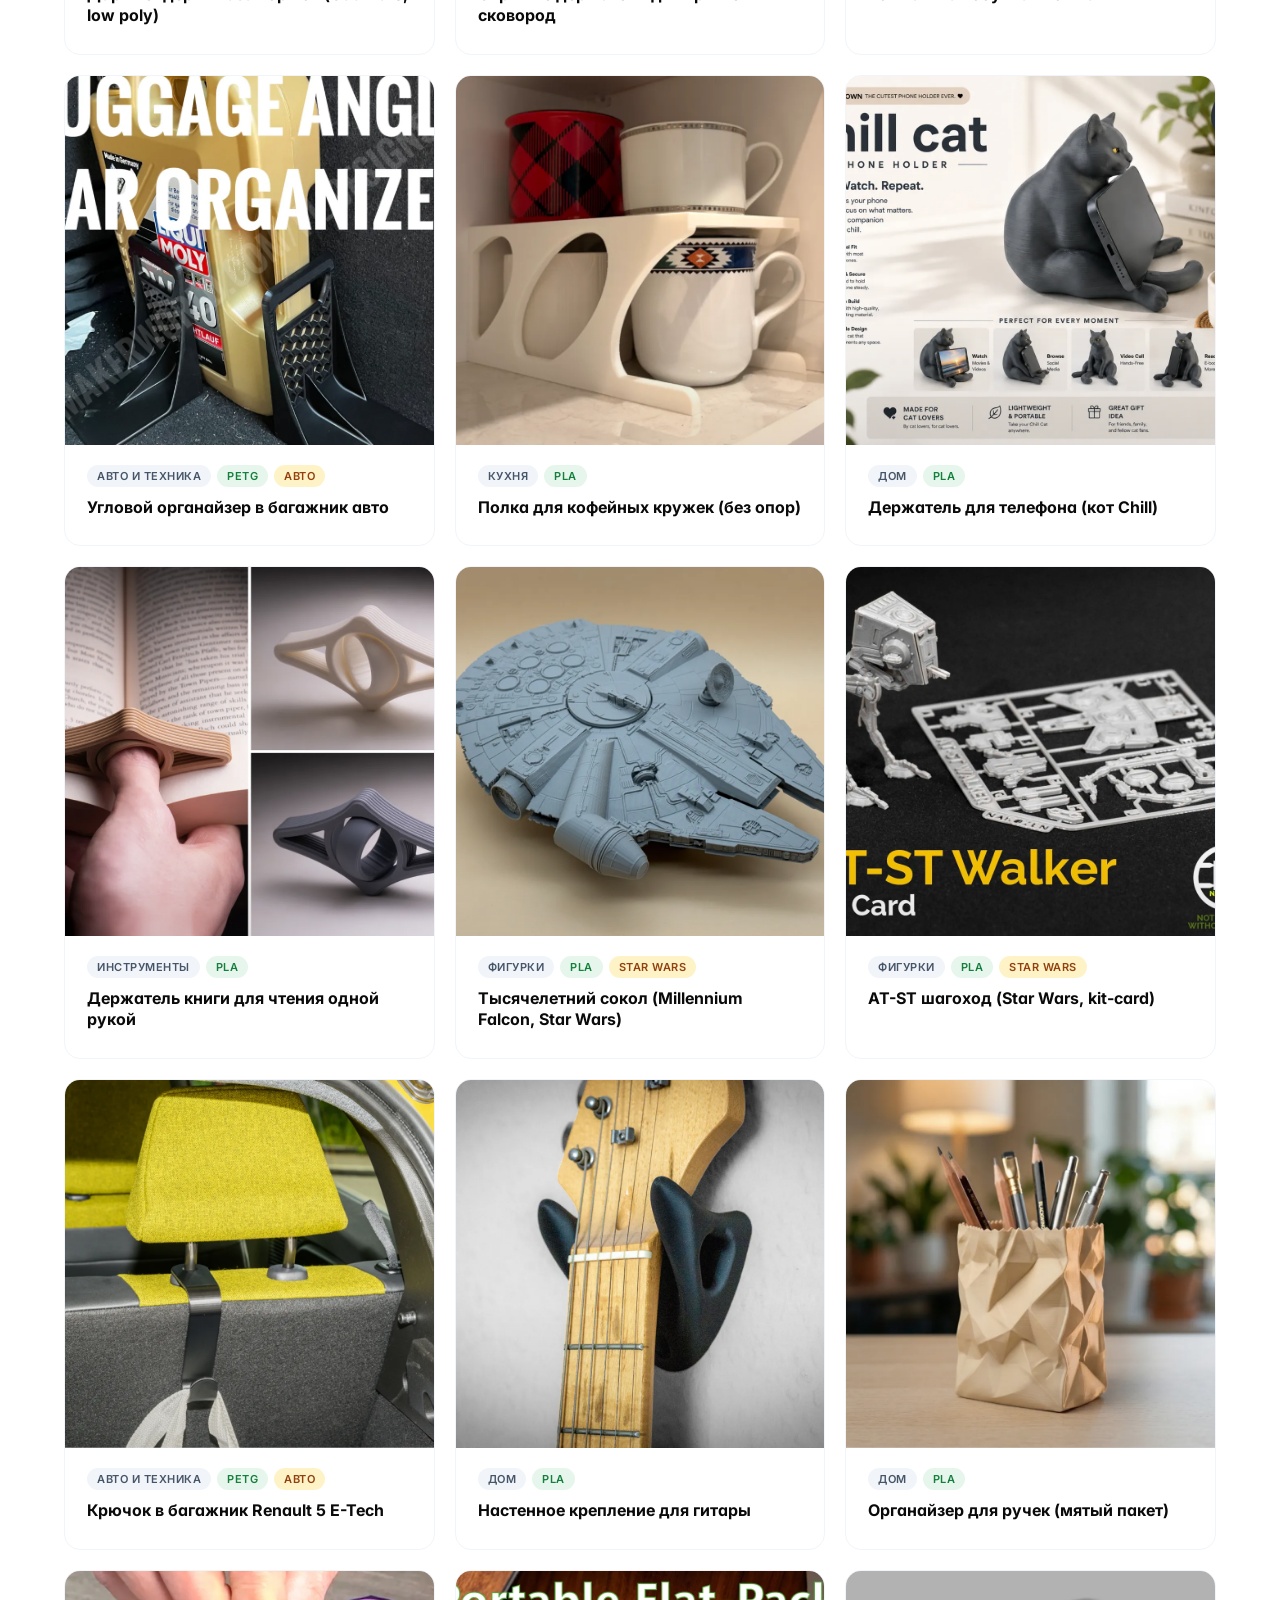
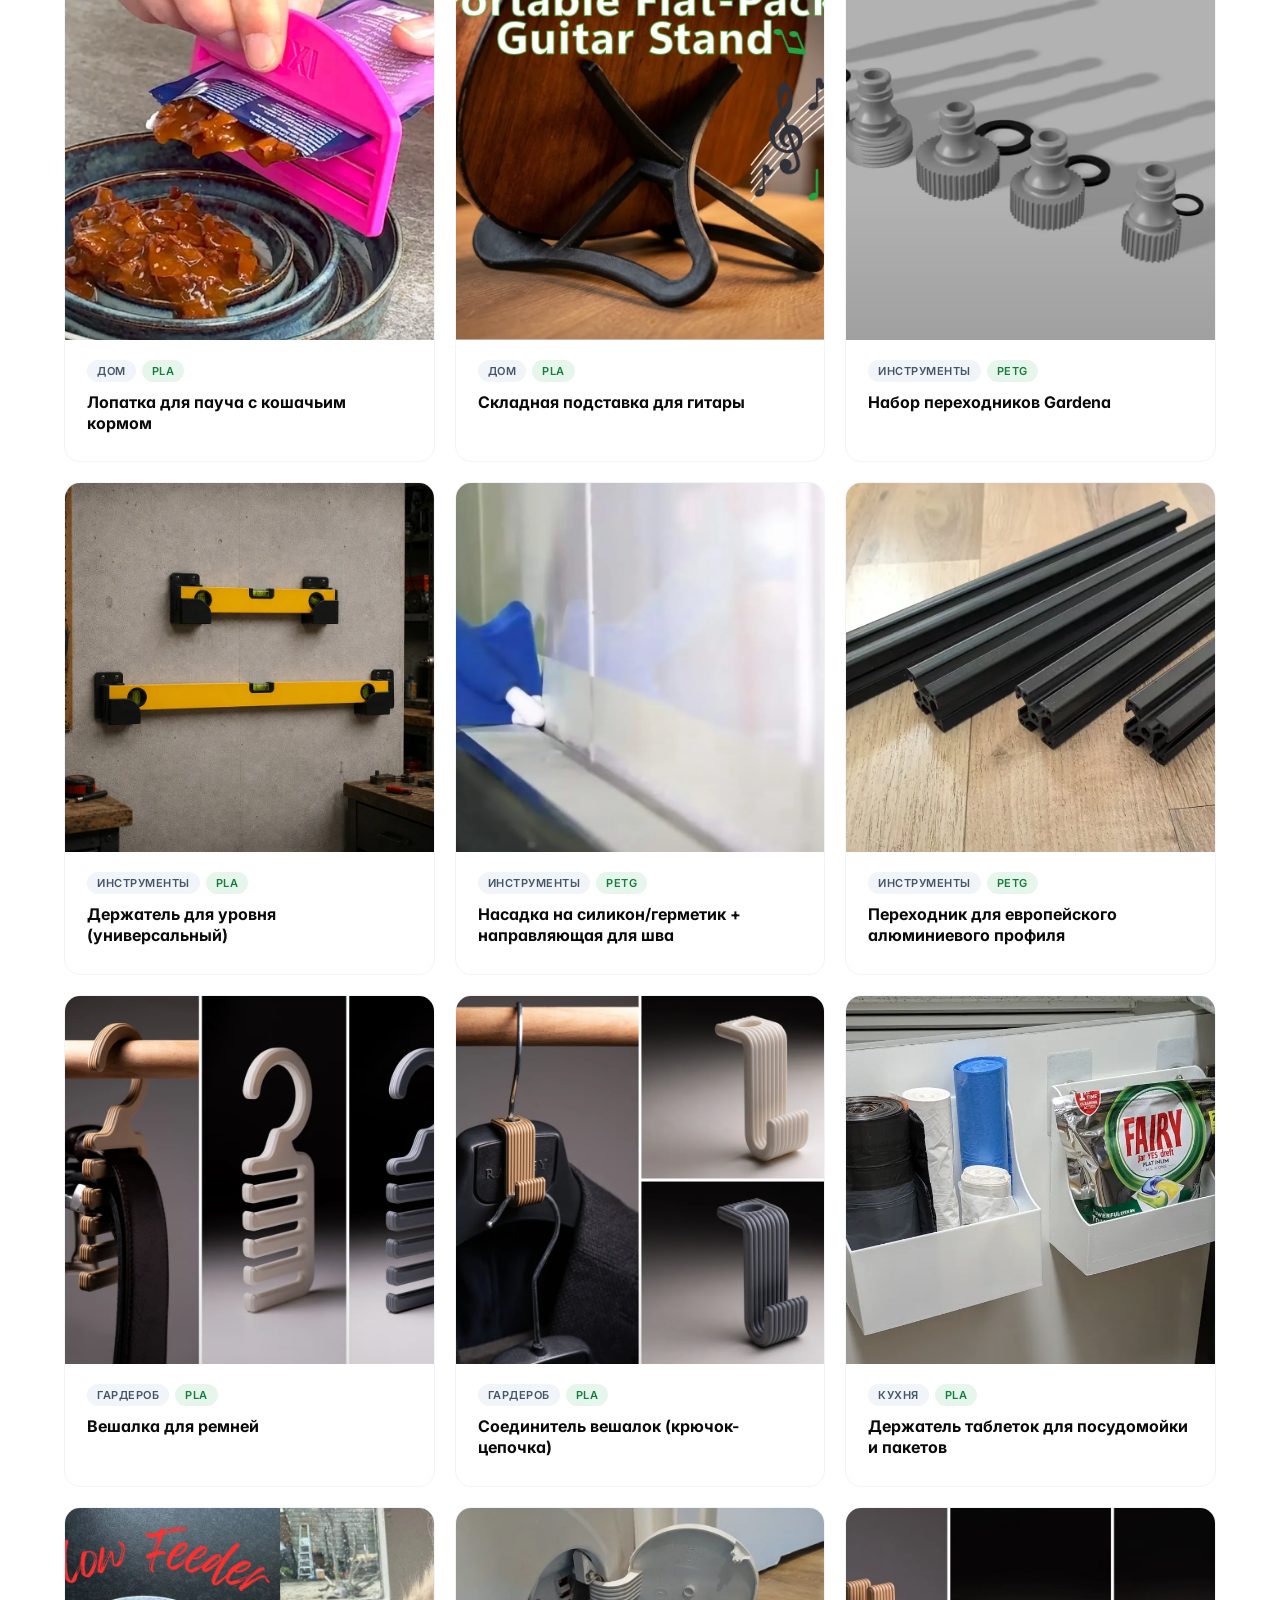
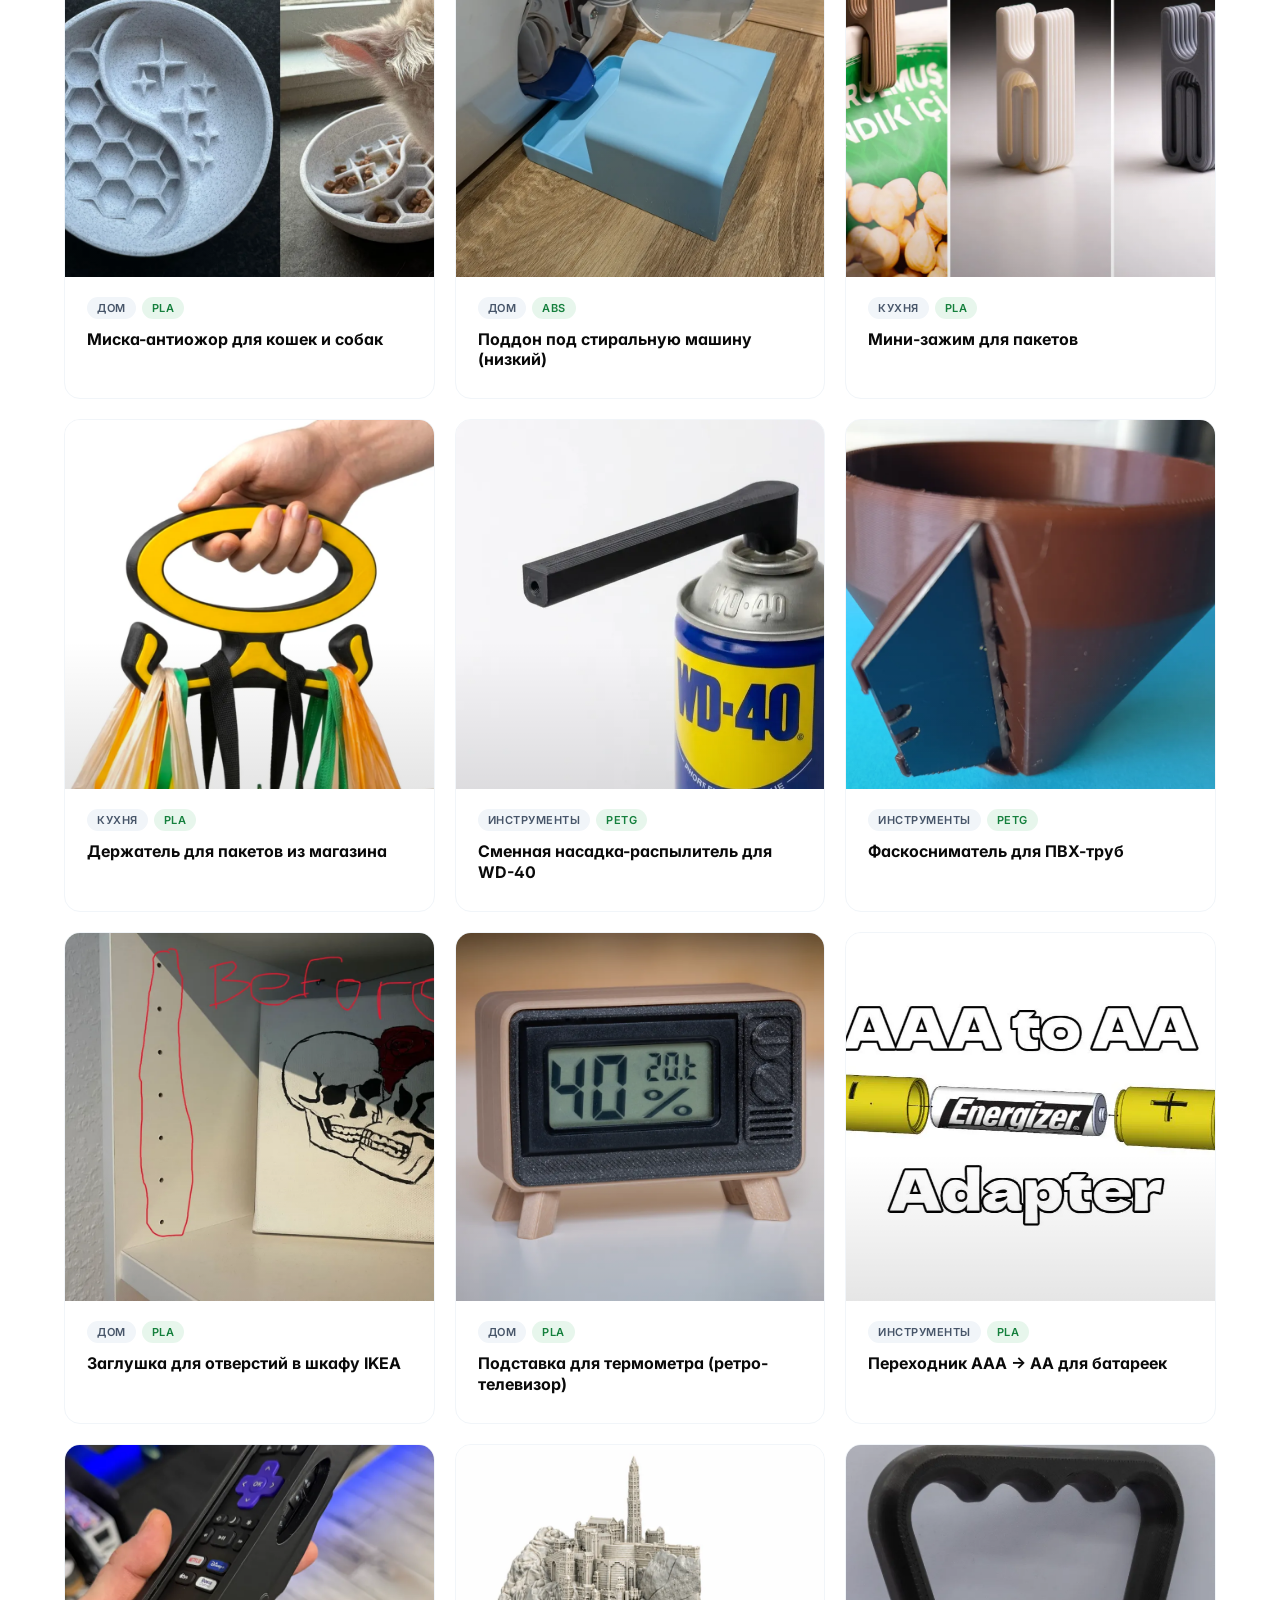
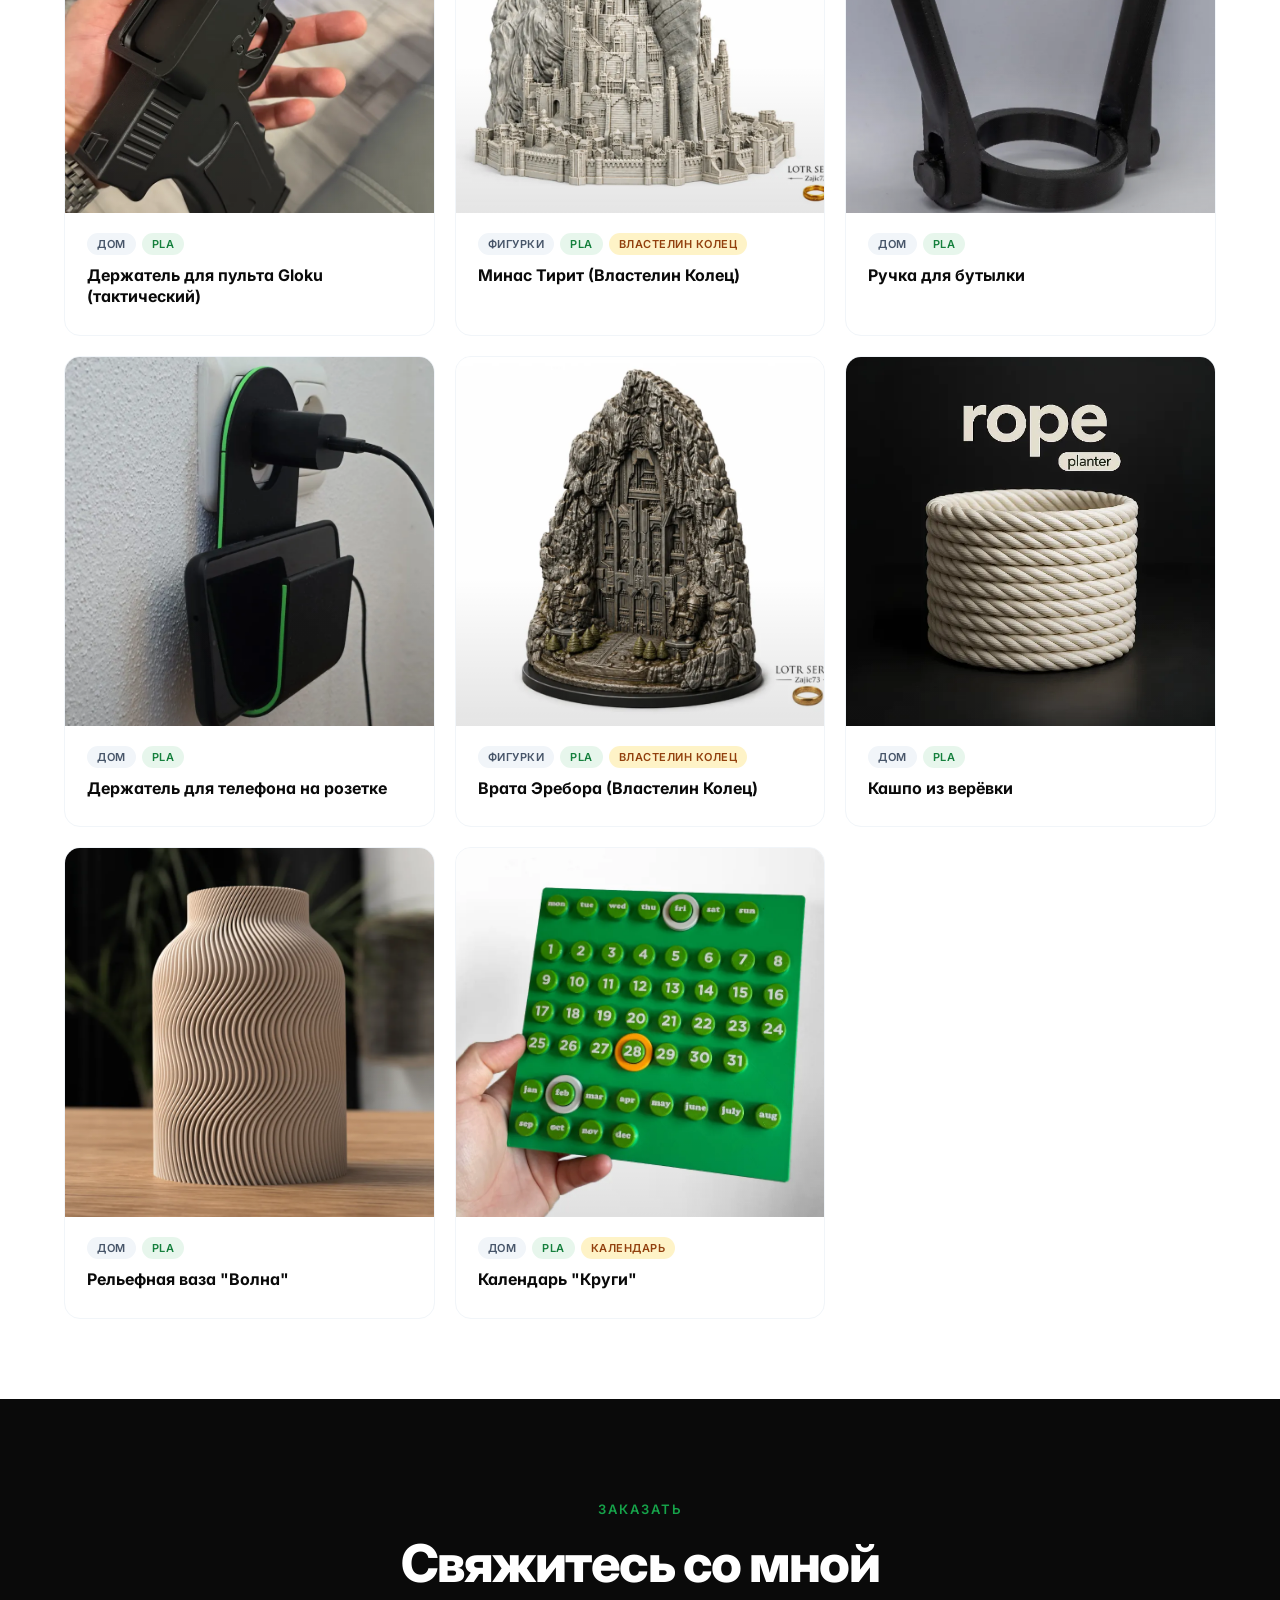
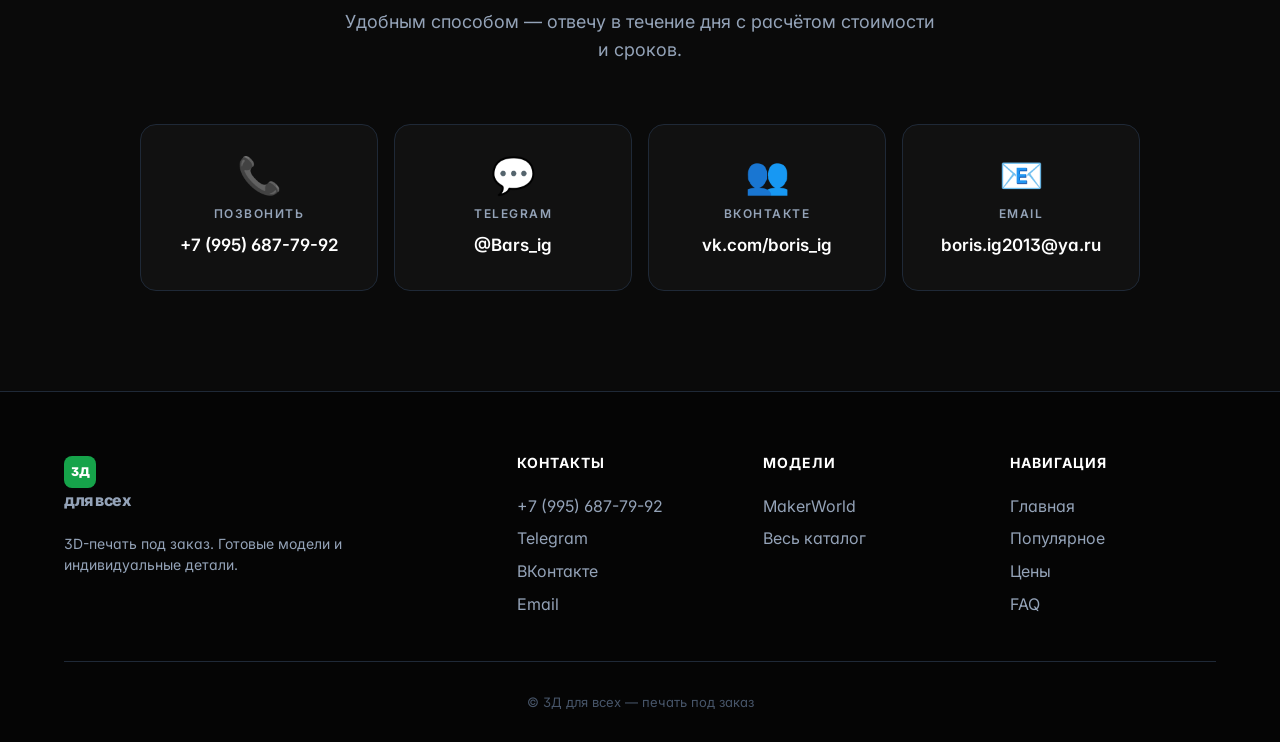
==== commit ec902ac7: "Добавлен мета-тег Яндекса в catalog.html" ====
--- a/catalog.html
+++ b/catalog.html
@@ -5,6 +5,7 @@
   <meta name="viewport" content="width=device-width, initial-scale=1.0">
   <title>Каталог моделей — 3Д для всех</title>
   <meta name="description" content="Каталог 3D-моделей для печати: декор, хранение, автозапчасти, фигурки, кухня, инструменты.">
+  <meta name="yandex-verification" content="1d8e37554e3c3e7f" />
   <link rel="preconnect" href="https://fonts.googleapis.com">
   <link rel="preconnect" href="https://fonts.gstatic.com" crossorigin>
   <link href="https://fonts.googleapis.com/css2?family=Inter:wght@400;500;600;700;800;900&display=swap" rel="stylesheet">
--- a/style.css
+++ b/style.css
@@ -352,6 +352,74 @@
   .usp-banner-inner { flex-direction: column; align-items: flex-start; gap: 18px; padding: 28px 22px; text-align: left; }
   .usp-banner-icon { font-size: 56px; }
   .usp-banner-btn { width: 100%; }
+  .usp-banner { padding-bottom: 48px; }
+}
+
+/* ===== MakerWorld Banner ===== */
+.makerworld-banner {
+  background: linear-gradient(135deg, #f8fafc 0%, #e2e8f0 100%);
+  padding: 48px 0;
+}
+.makerworld-inner {
+  display: flex;
+  align-items: center;
+  justify-content: space-between;
+  gap: 24px;
+}
+.makerworld-content h2 {
+  font-size: clamp(24px, 3vw, 36px);
+  font-weight: 800;
+  letter-spacing: -0.5px;
+  margin-bottom: 8px;
+}
+.makerworld-content p {
+  font-size: 16px;
+  color: #475569;
+  line-height: 1.5;
+}
+@media (max-width: 700px) {
+  .makerworld-inner {
+    flex-direction: column;
+    text-align: center;
+    gap: 20px;
+  }
+}
+
+/* ===== Pickup Banner ===== */
+.pickup-banner {
+  display: flex;
+  align-items: center;
+  gap: 16px;
+  background: linear-gradient(135deg, #f0fdf4 0%, #dcfce7 100%);
+  border: 1px solid #bbf7d0;
+  border-radius: 16px;
+  padding: 24px 28px;
+  margin-top: 40px;
+}
+.pickup-icon {
+  font-size: 40px;
+  flex-shrink: 0;
+}
+.pickup-content {
+  flex: 1;
+}
+.pickup-title {
+  font-size: 20px;
+  font-weight: 700;
+  margin-bottom: 4px;
+}
+.pickup-sub {
+  font-size: 15px;
+  color: #475569;
+  line-height: 1.4;
+}
+@media (max-width: 700px) {
+  .pickup-banner {
+    flex-direction: column;
+    text-align: center;
+    gap: 12px;
+    padding: 20px;
+  }
 }
 .marquee {
   background: #0a0a0a;
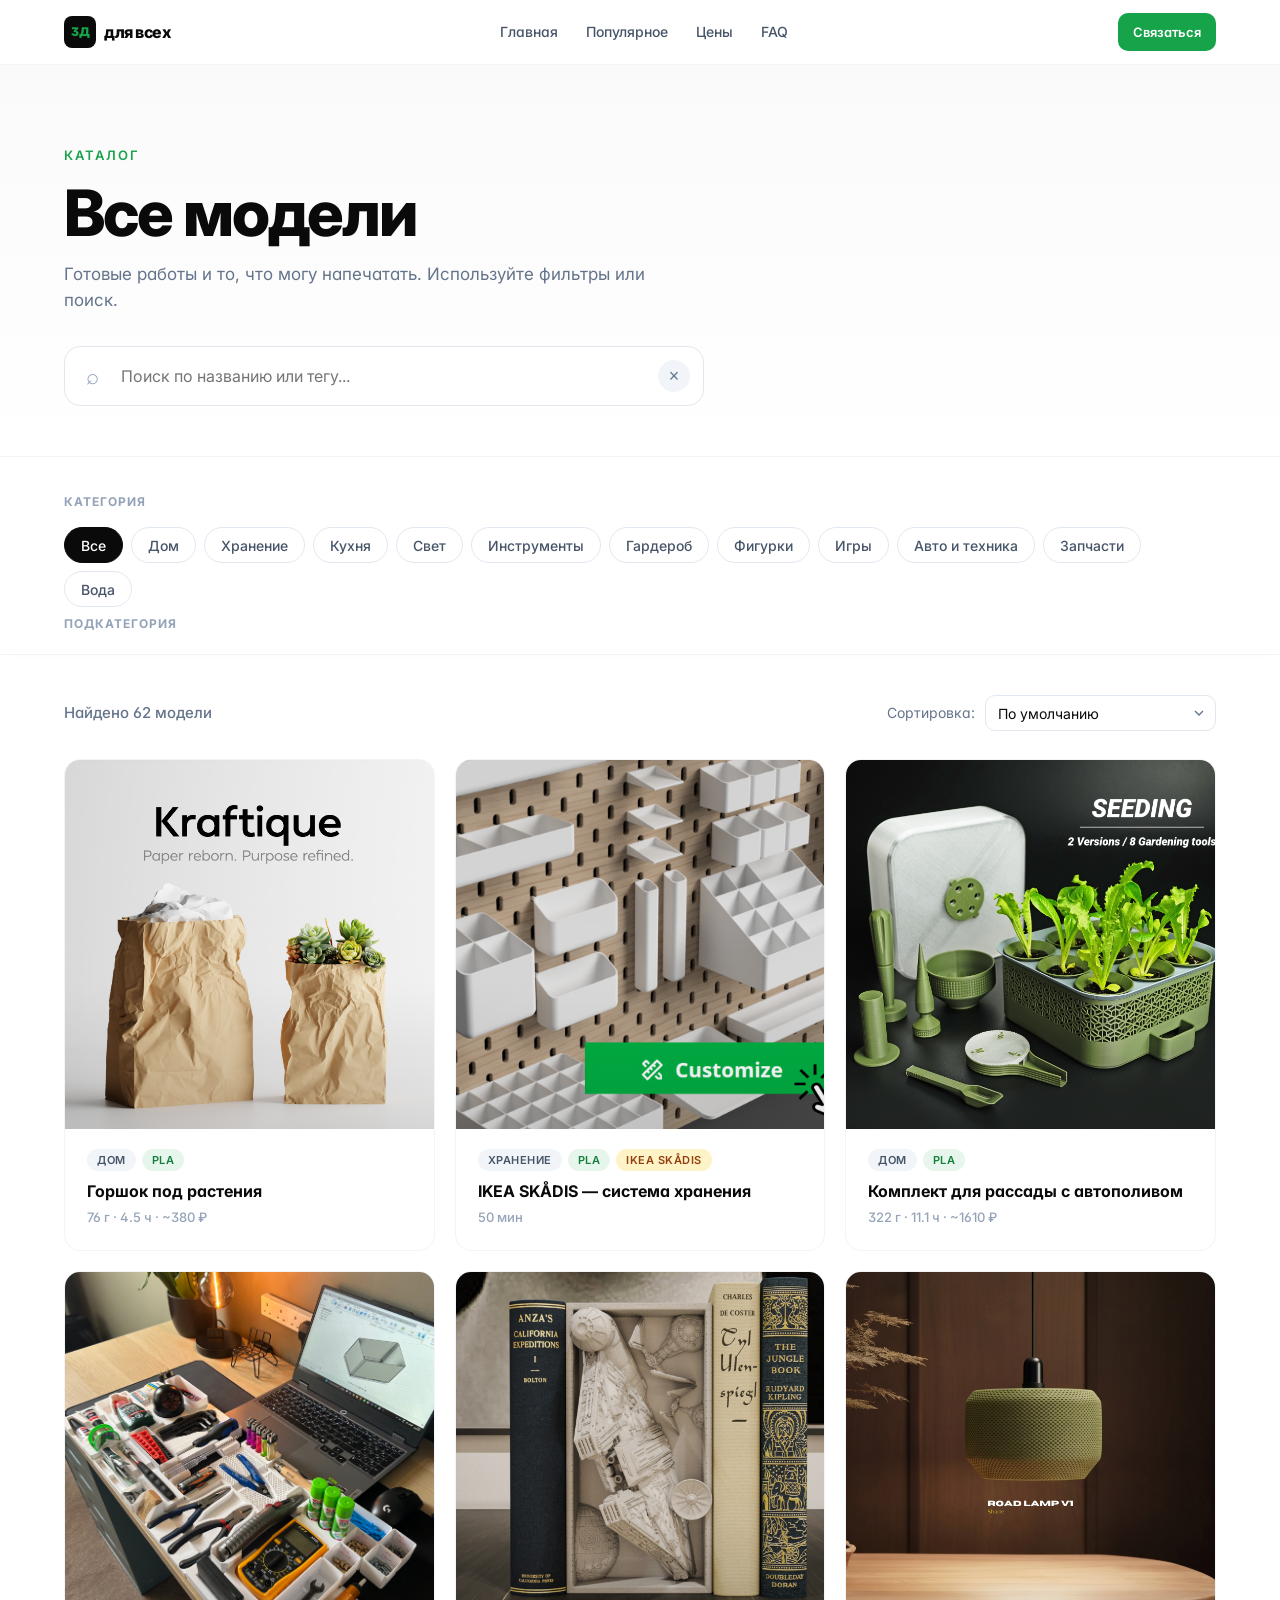
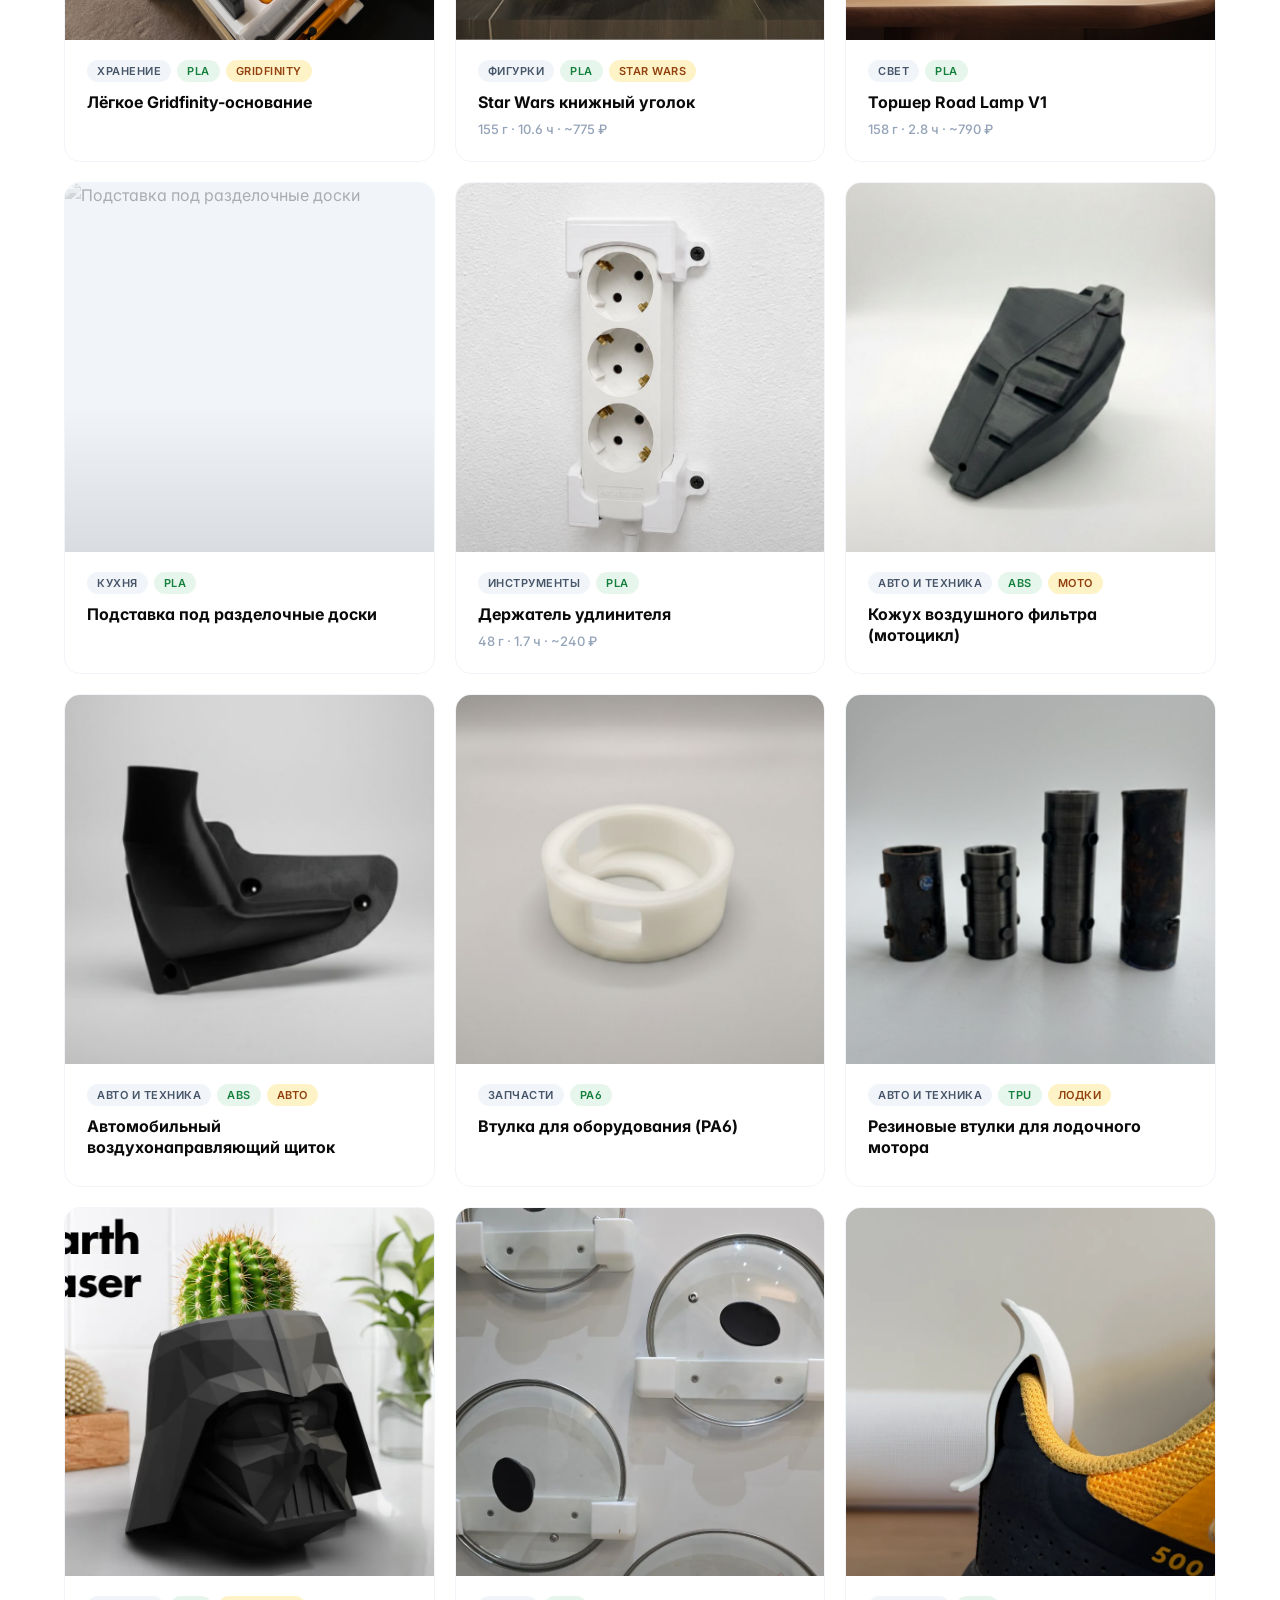
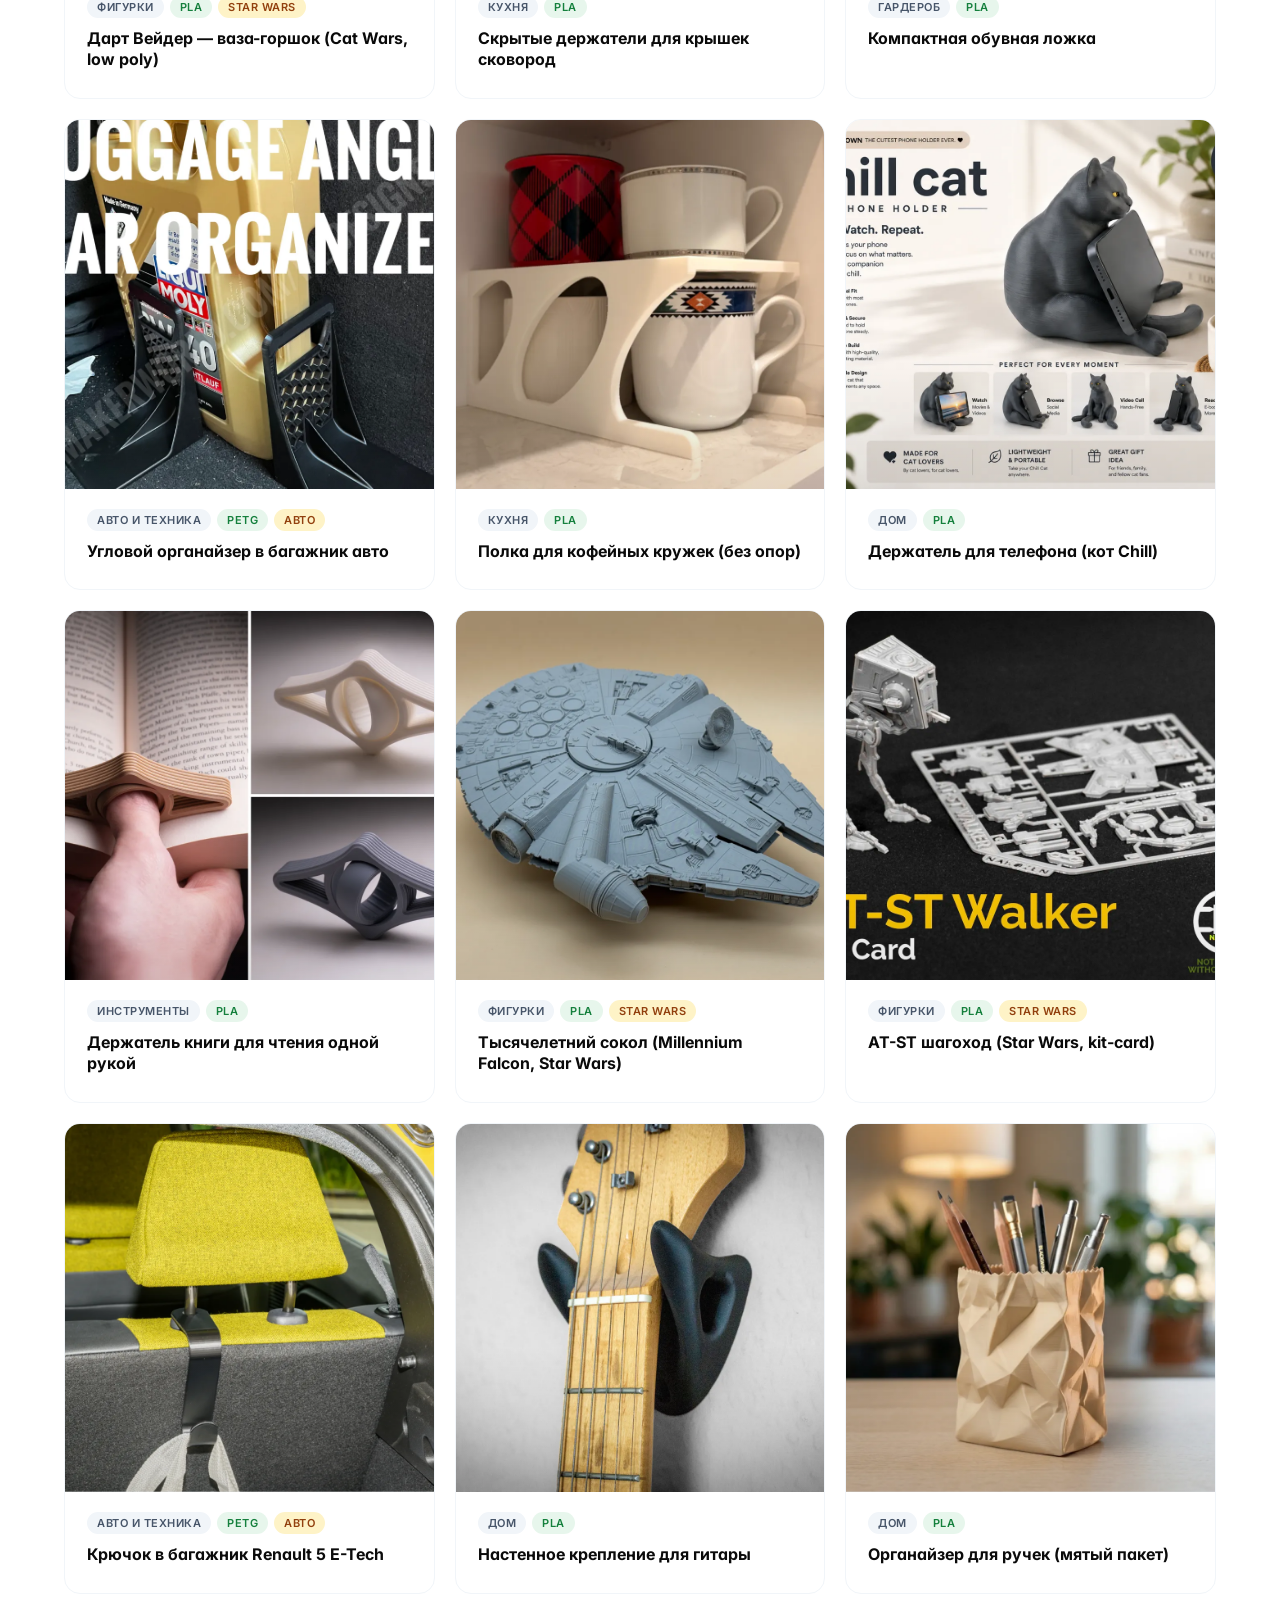
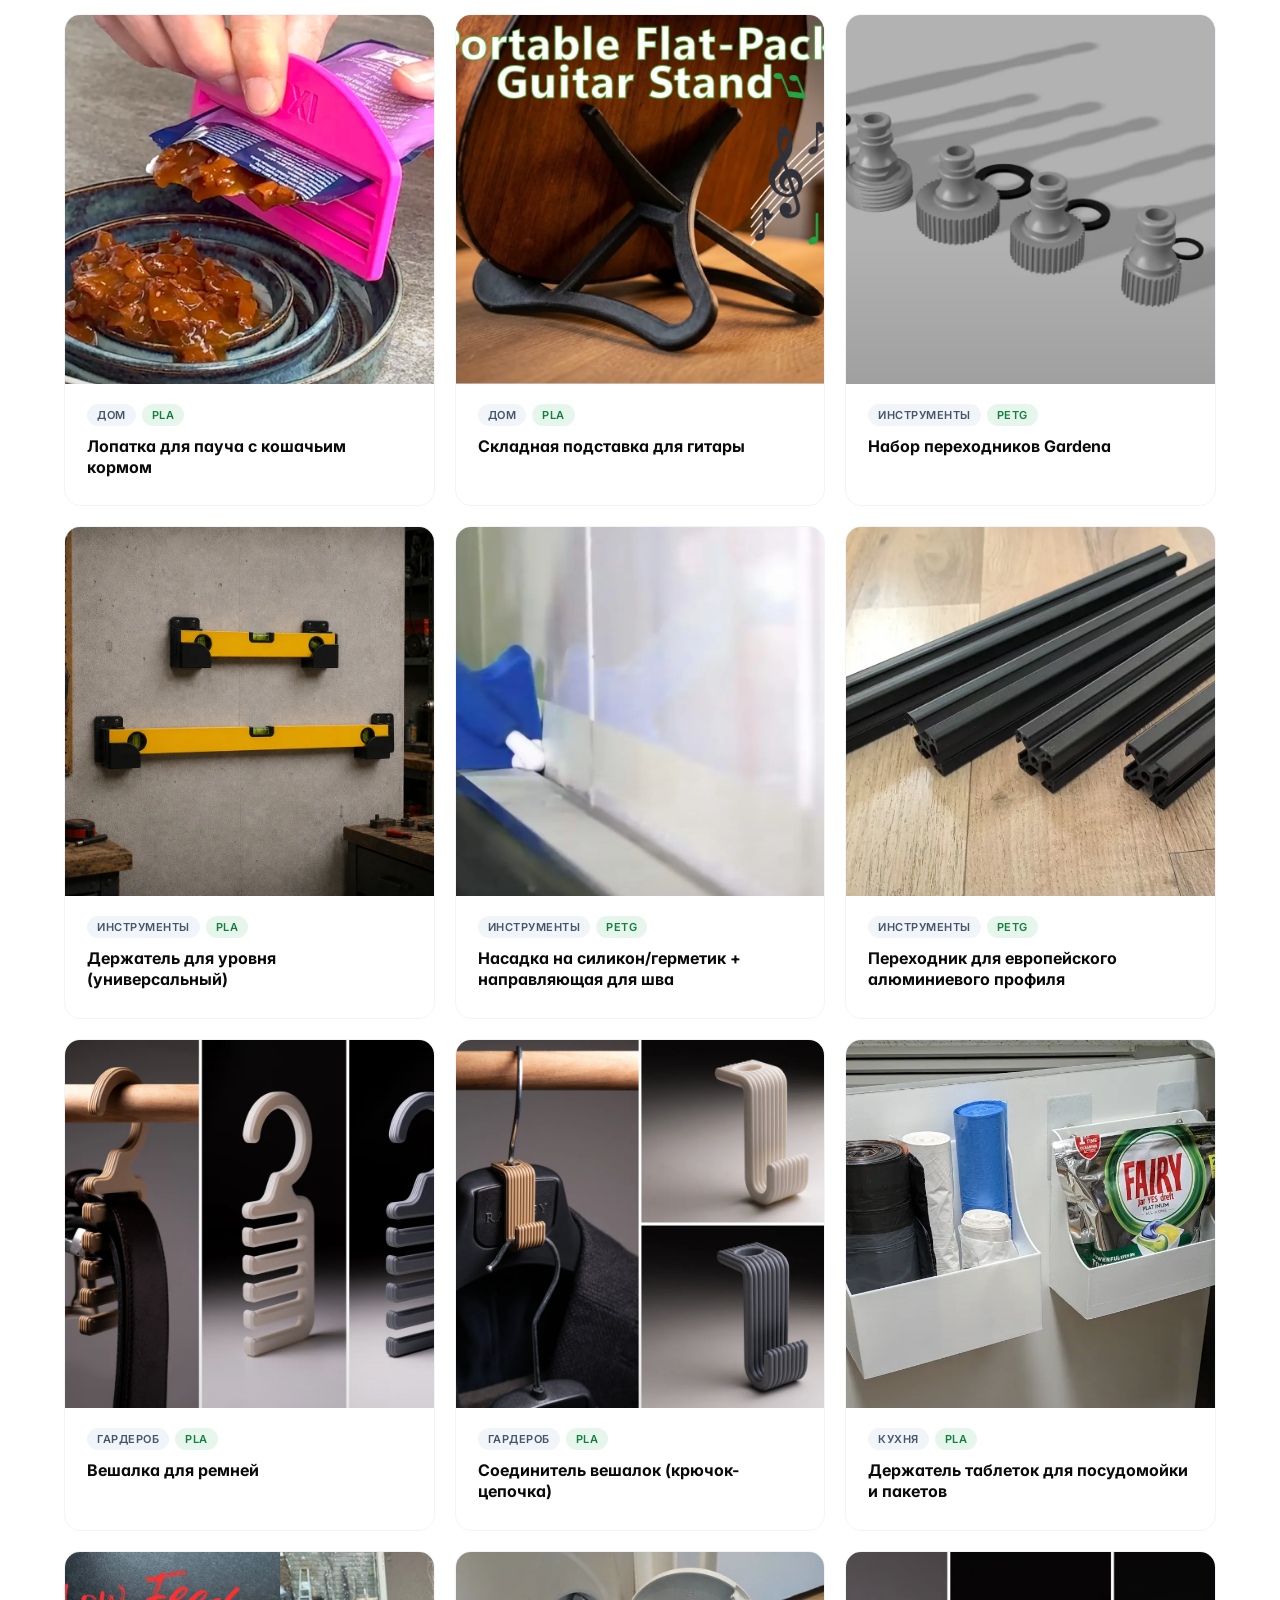
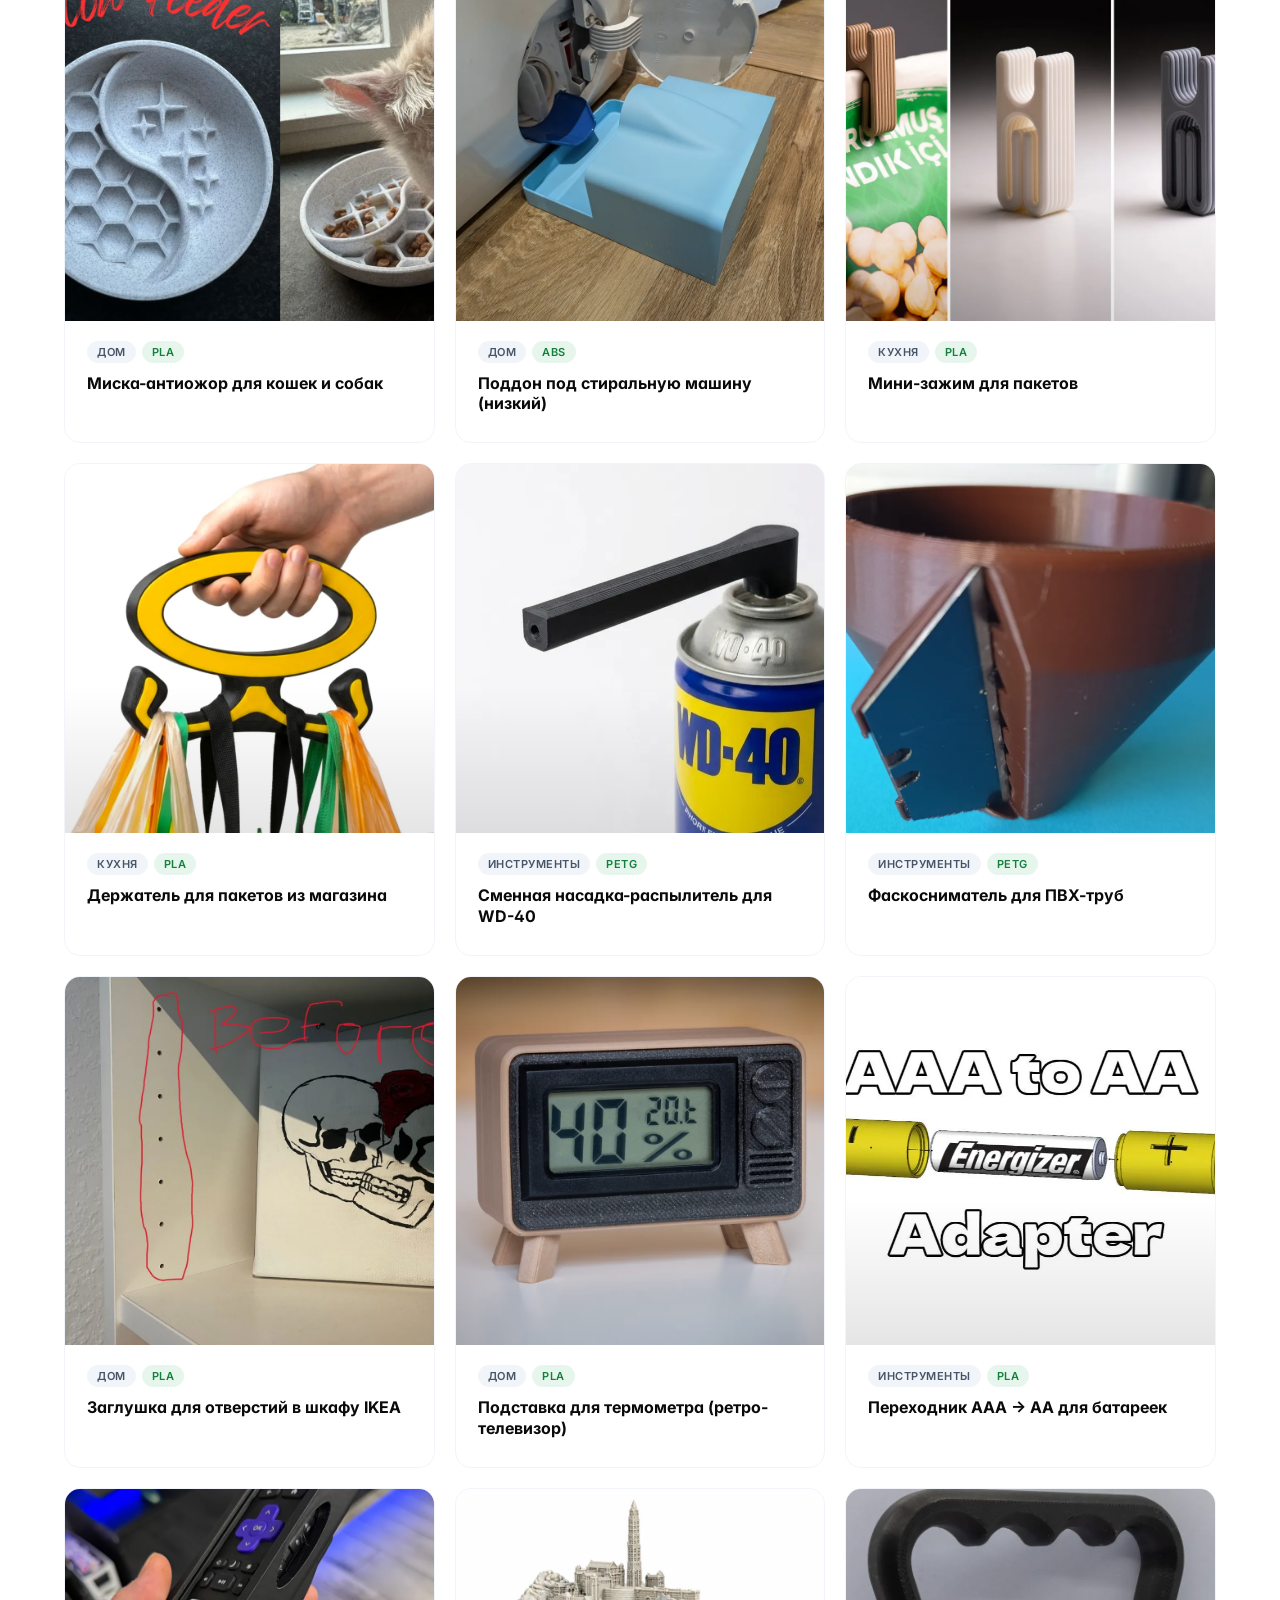
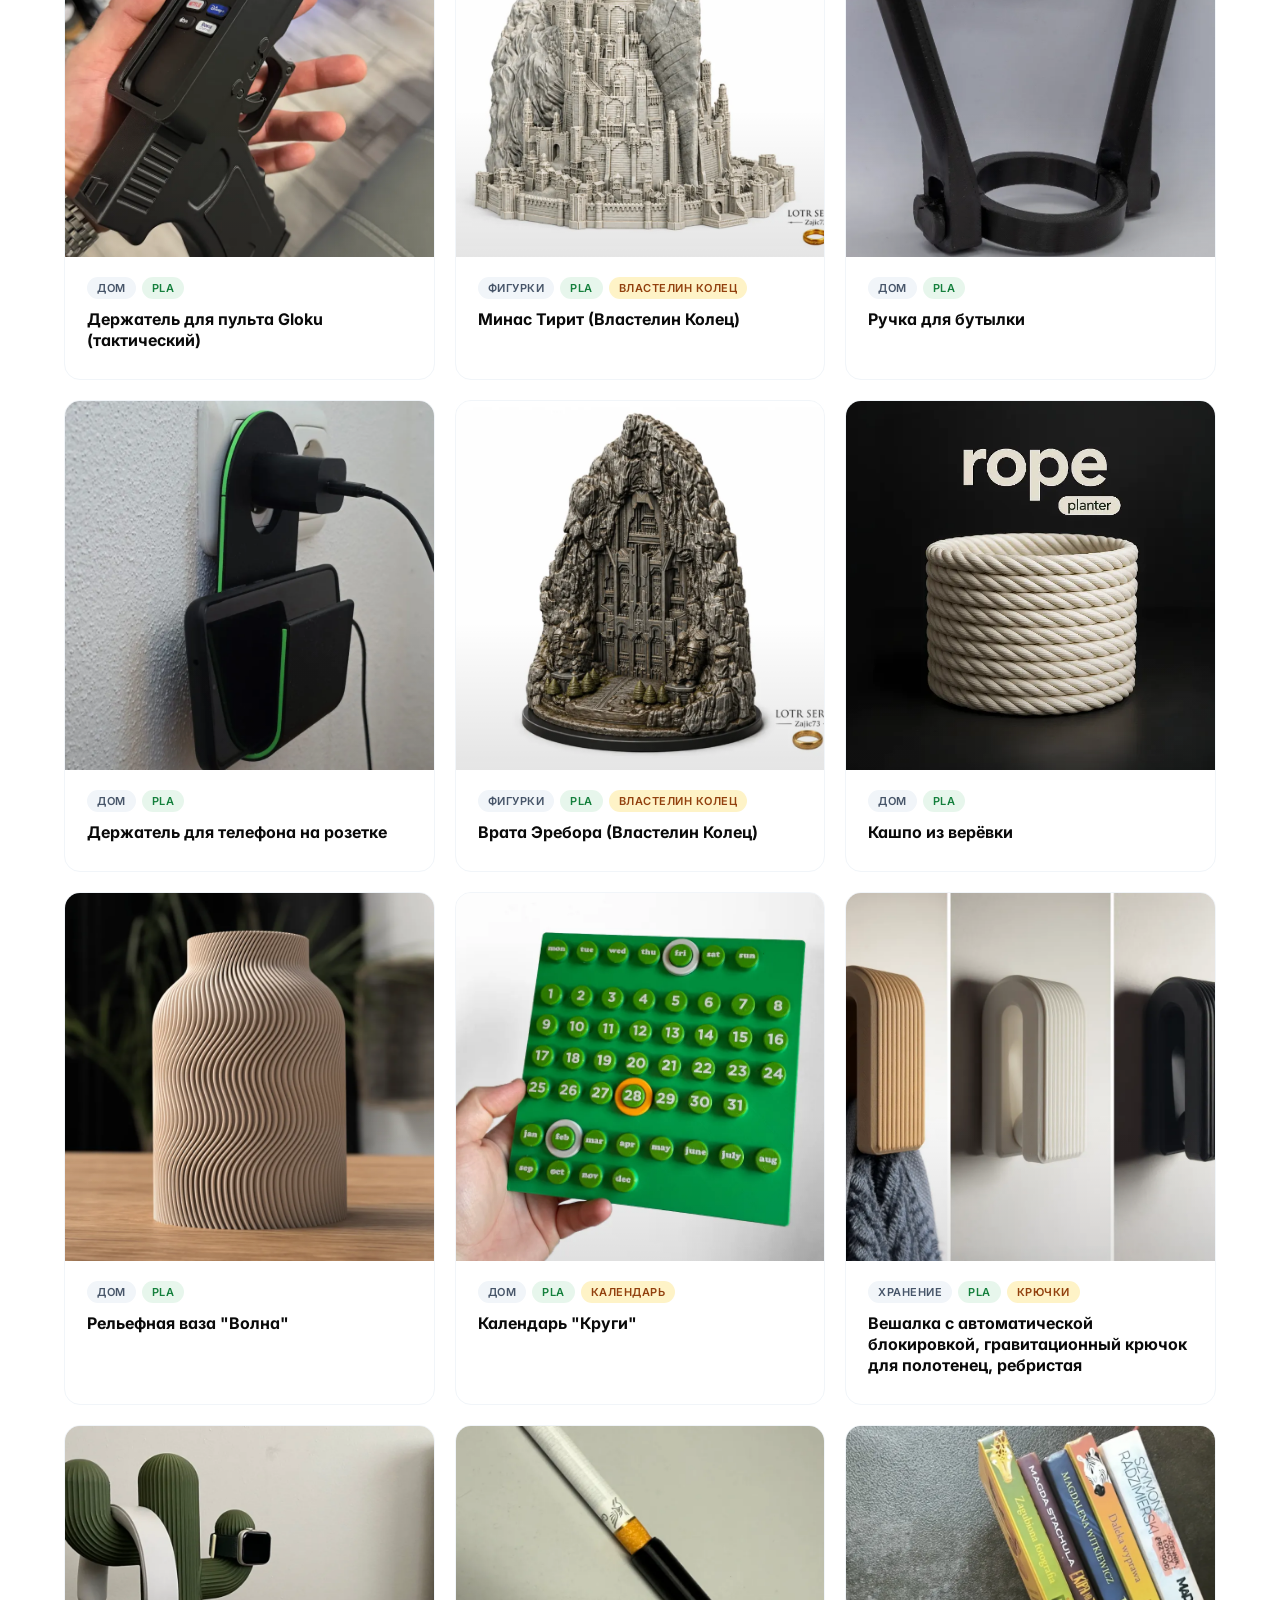
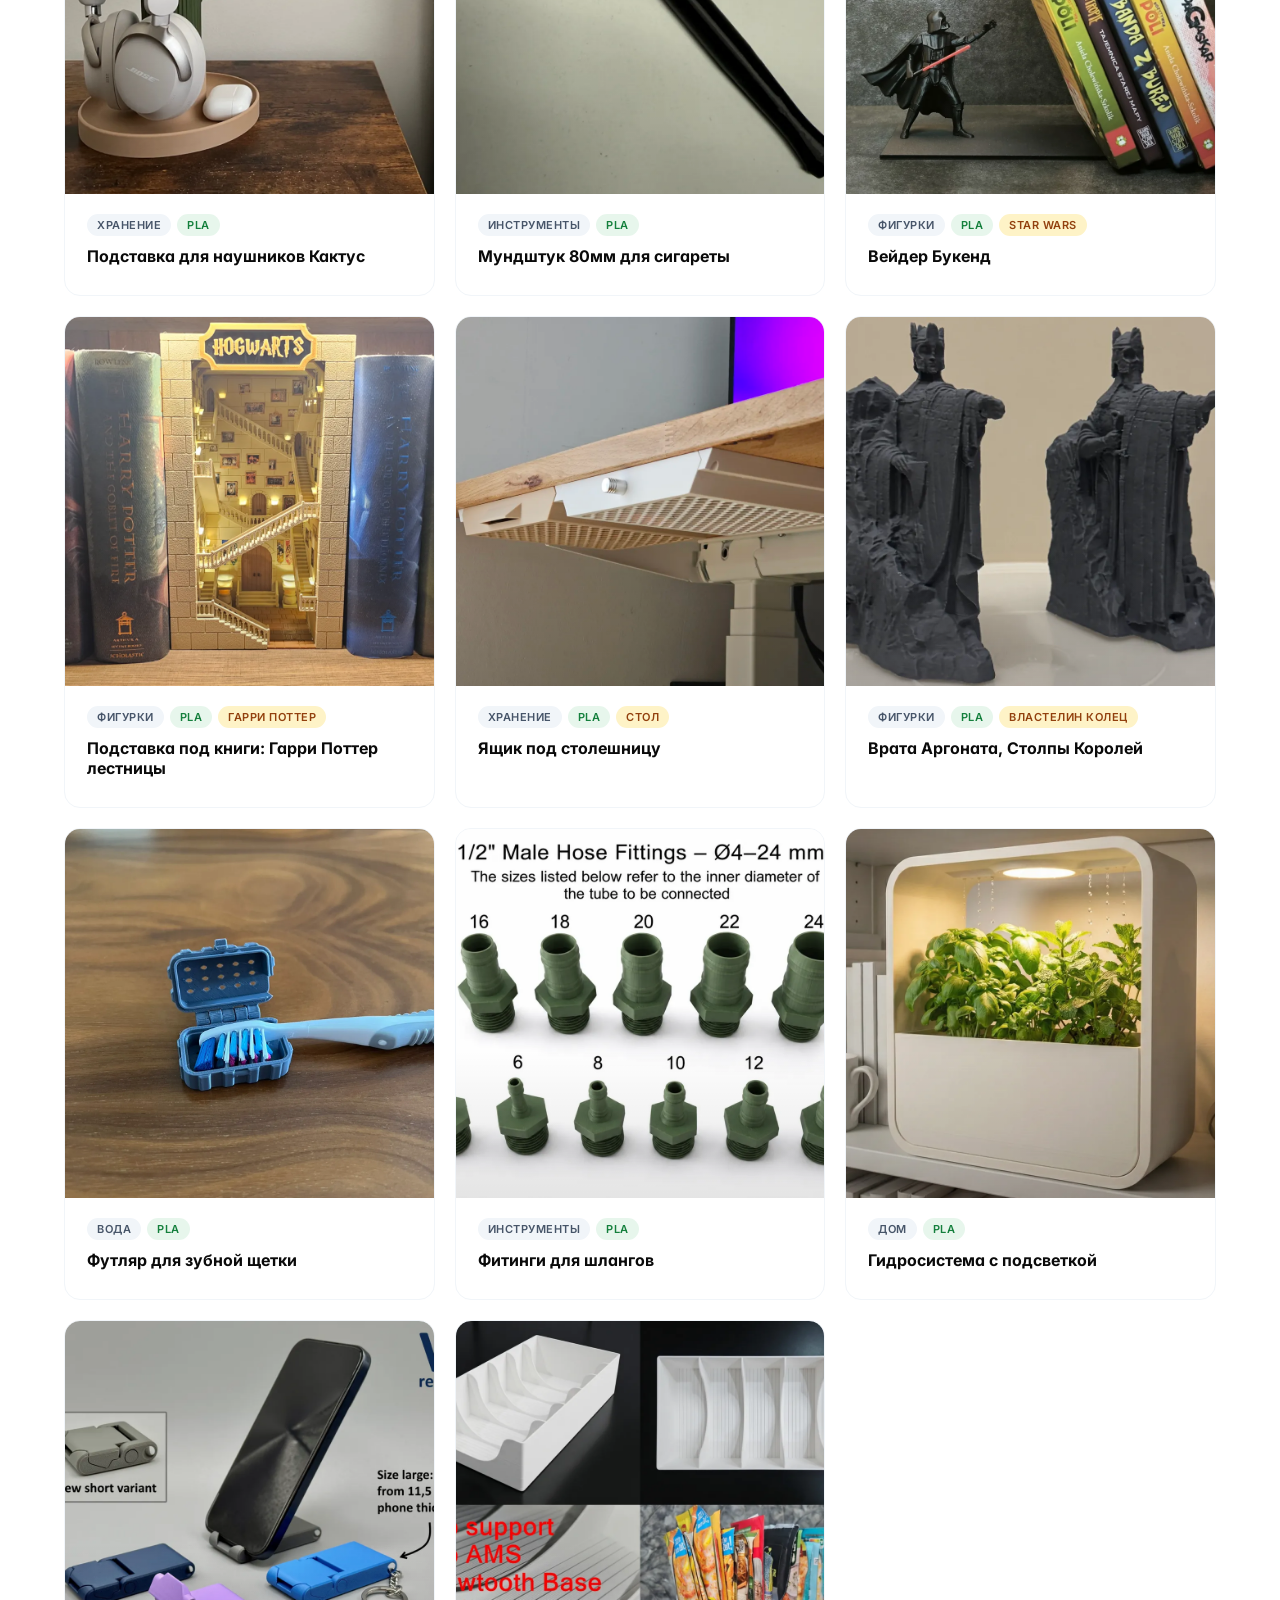
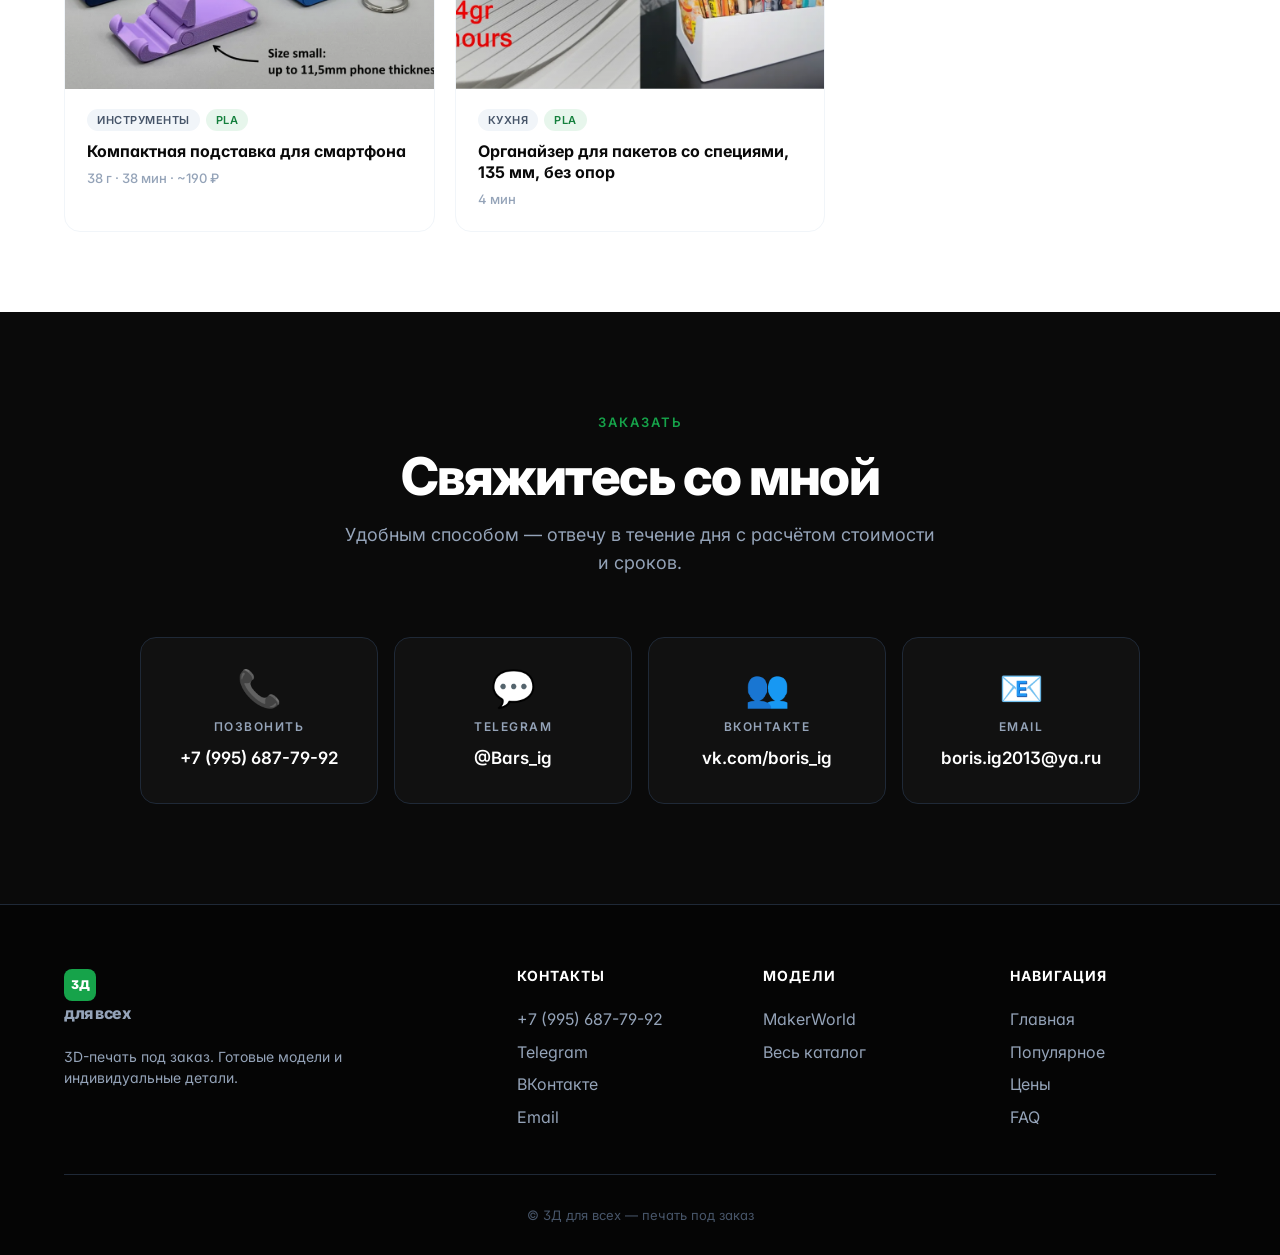
==== commit 8772a980: "Добавлен favicon для Яндекса" ====
--- a/catalog.html
+++ b/catalog.html
@@ -1,11 +1,24 @@
 <!DOCTYPE html>
 <html lang="ru">
 <head>
+  <!-- Yandex.Metrika counter -->
+  <script type="text/javascript">
+      (function(m,e,t,r,i,k,a){
+          m[i]=m[i]||function(){(m[i].a=m[i].a||[]).push(arguments)};
+          m[i].l=1*new Date();
+          for (var j = 0; j < document.scripts.length; j++) {if (document.scripts[j].src === r) { return; }}
+          k=e.createElement(t),a=e.getElementsByTagName(t)[0],k.async=1,k.src=r,a.parentNode.insertBefore(k,a)
+      })(window, document,'script','https://mc.yandex.ru/metrika/tag.js?id=109713392', 'ym');
+      ym(109713392, 'init', {ssr:true, webvisor:true, clickmap:true, ecommerce:"dataLayer", referrer: document.referrer, url: location.href, accurateTrackBounce:true, trackLinks:true});
+  </script>
+  <noscript><div><img src="https://mc.yandex.ru/watch/109713392" style="position:absolute; left:-9999px;" alt="" /></div></noscript>
+  <!-- /Yandex.Metrika counter -->
   <meta charset="UTF-8">
   <meta name="viewport" content="width=device-width, initial-scale=1.0">
   <title>Каталог моделей — 3Д для всех</title>
   <meta name="description" content="Каталог 3D-моделей для печати: декор, хранение, автозапчасти, фигурки, кухня, инструменты.">
   <meta name="yandex-verification" content="1d8e37554e3c3e7f" />
+  <link rel="icon" type="image/x-icon" href="favicon.ico">
   <link rel="preconnect" href="https://fonts.googleapis.com">
   <link rel="preconnect" href="https://fonts.gstatic.com" crossorigin>
   <link href="https://fonts.googleapis.com/css2?family=Inter:wght@400;500;600;700;800;900&display=swap" rel="stylesheet">
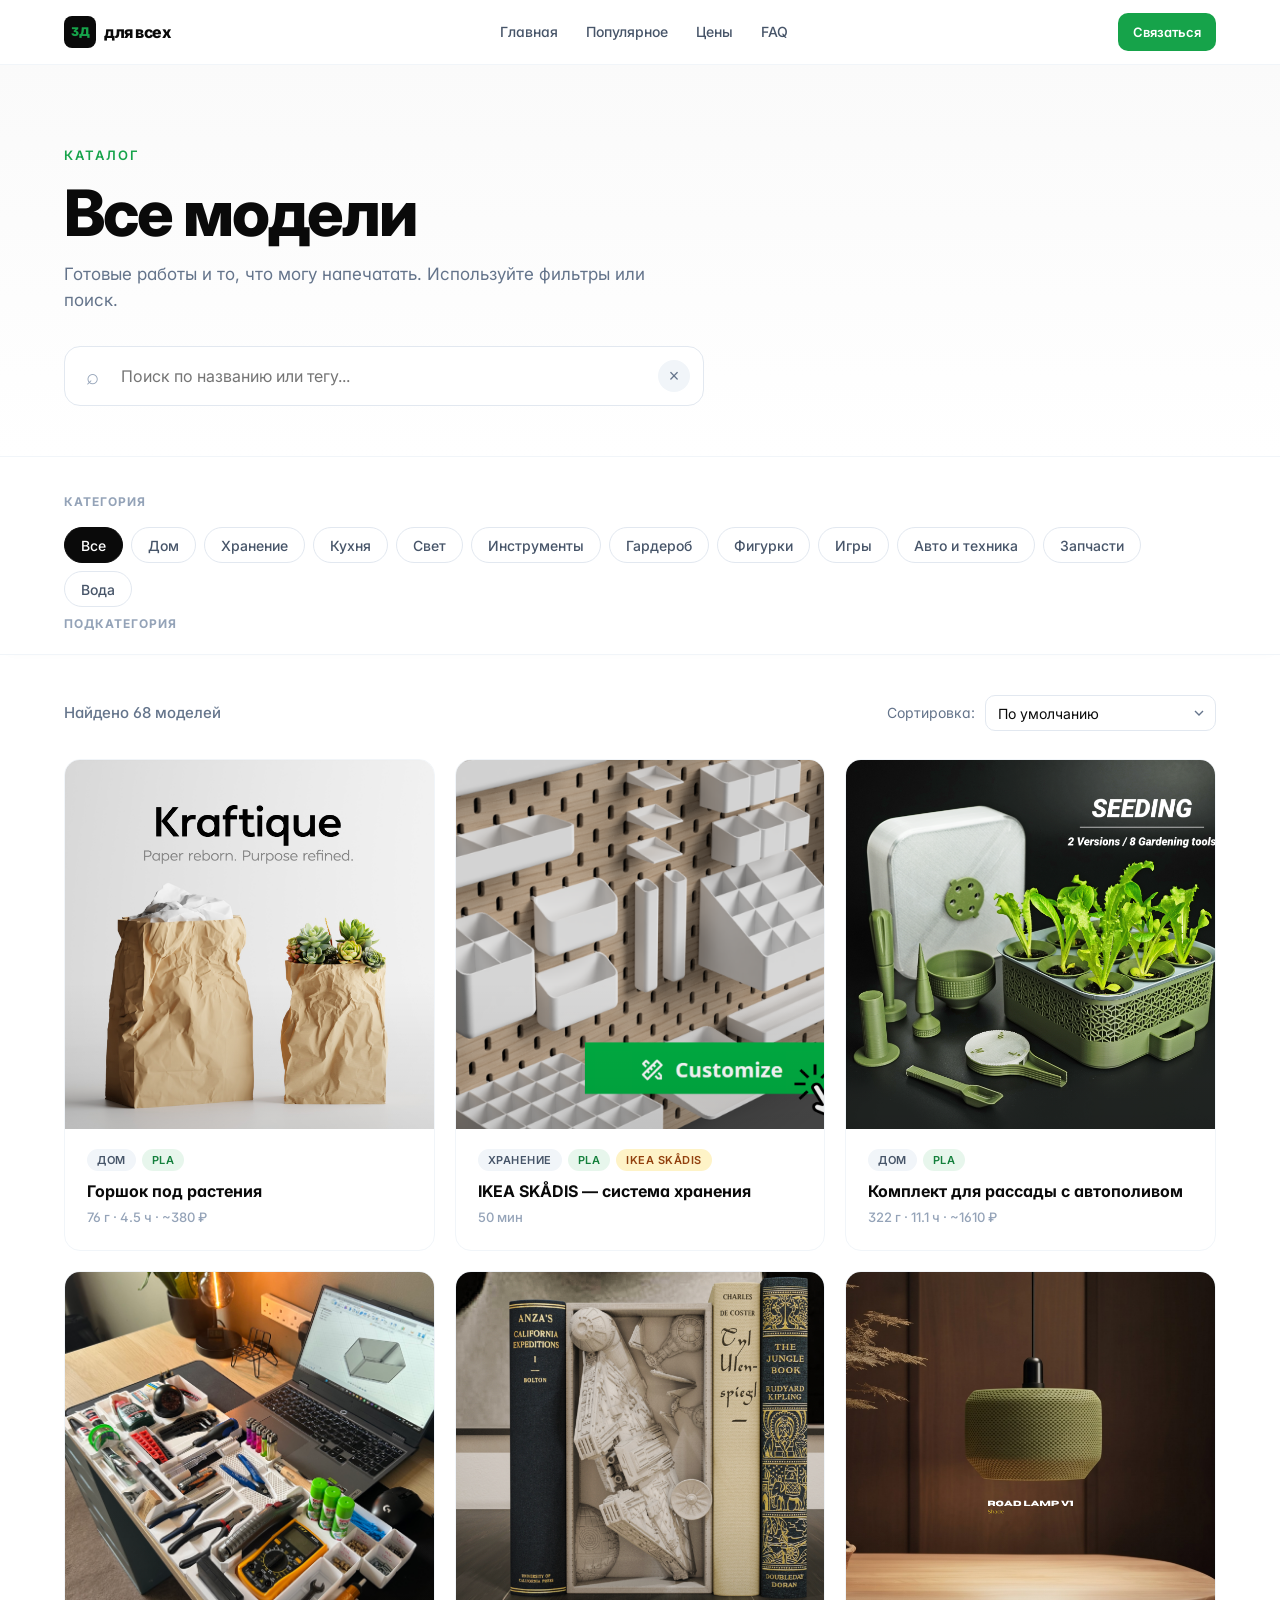
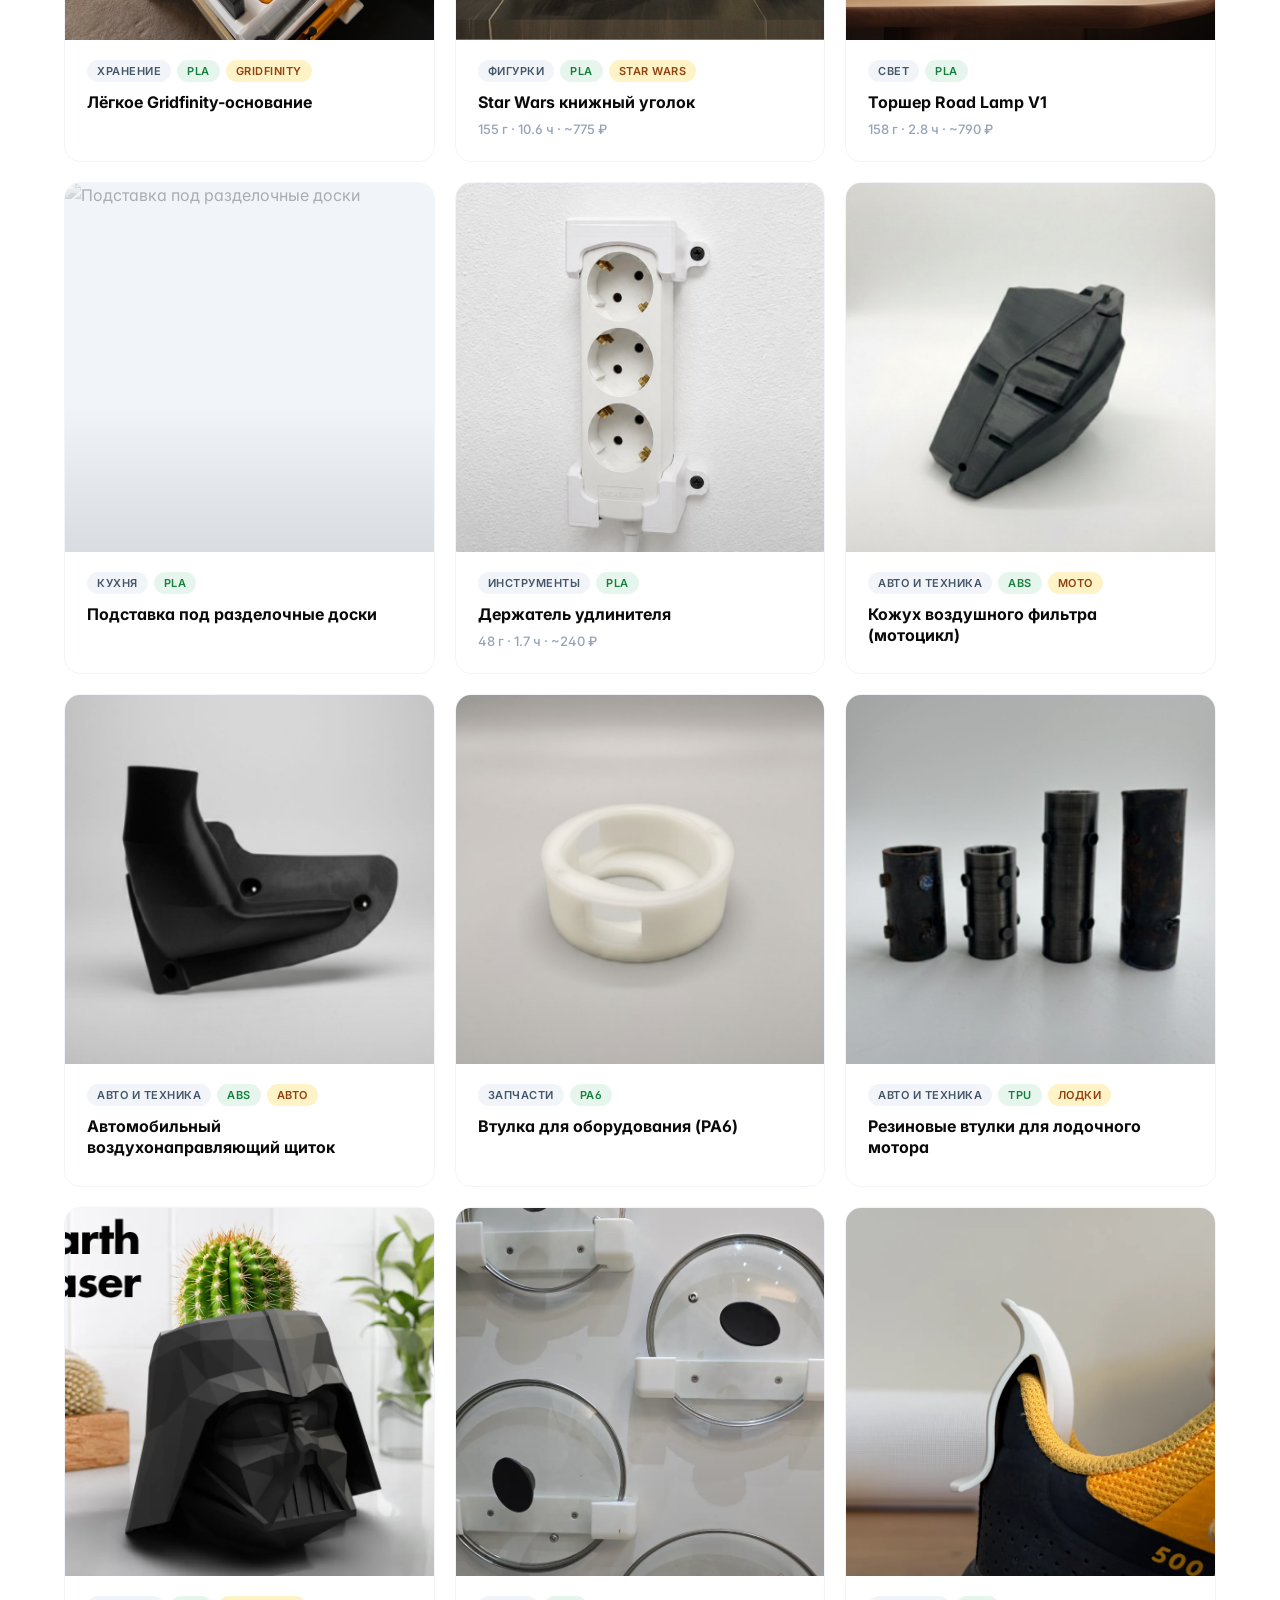
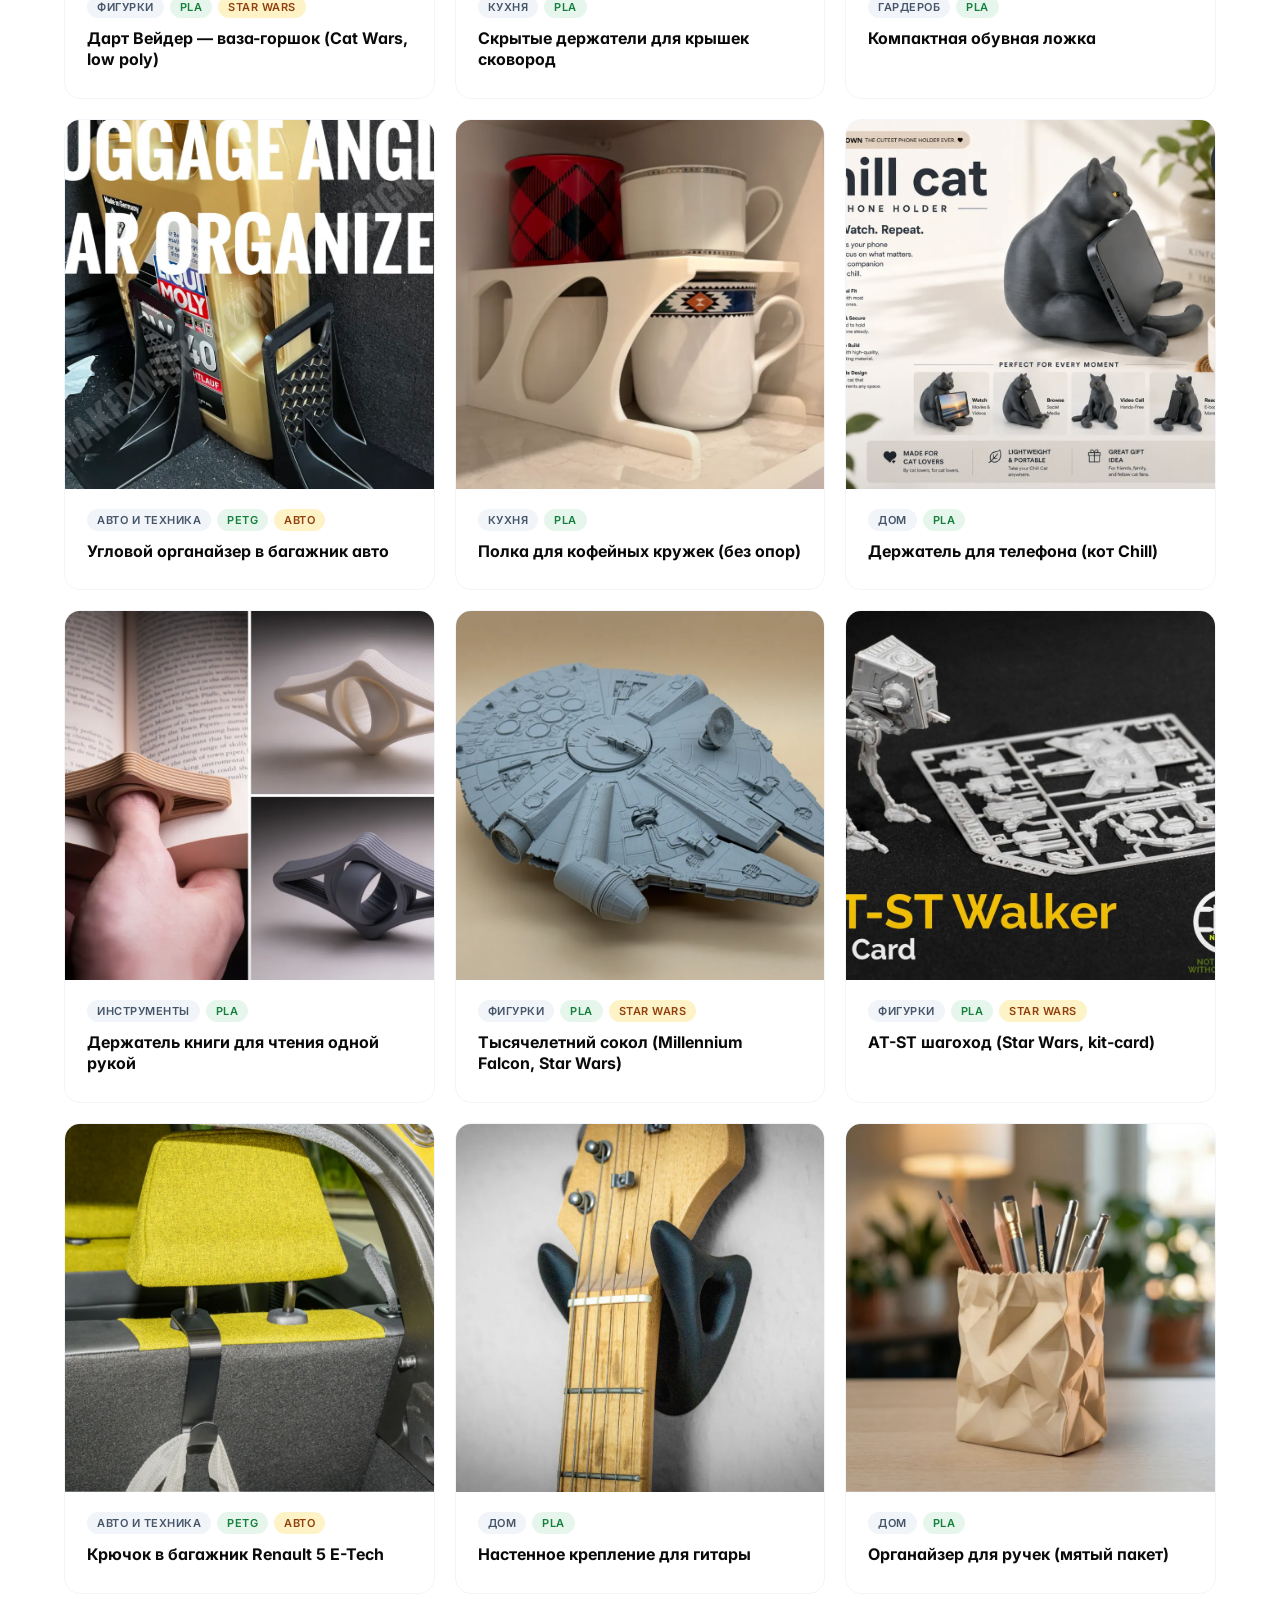
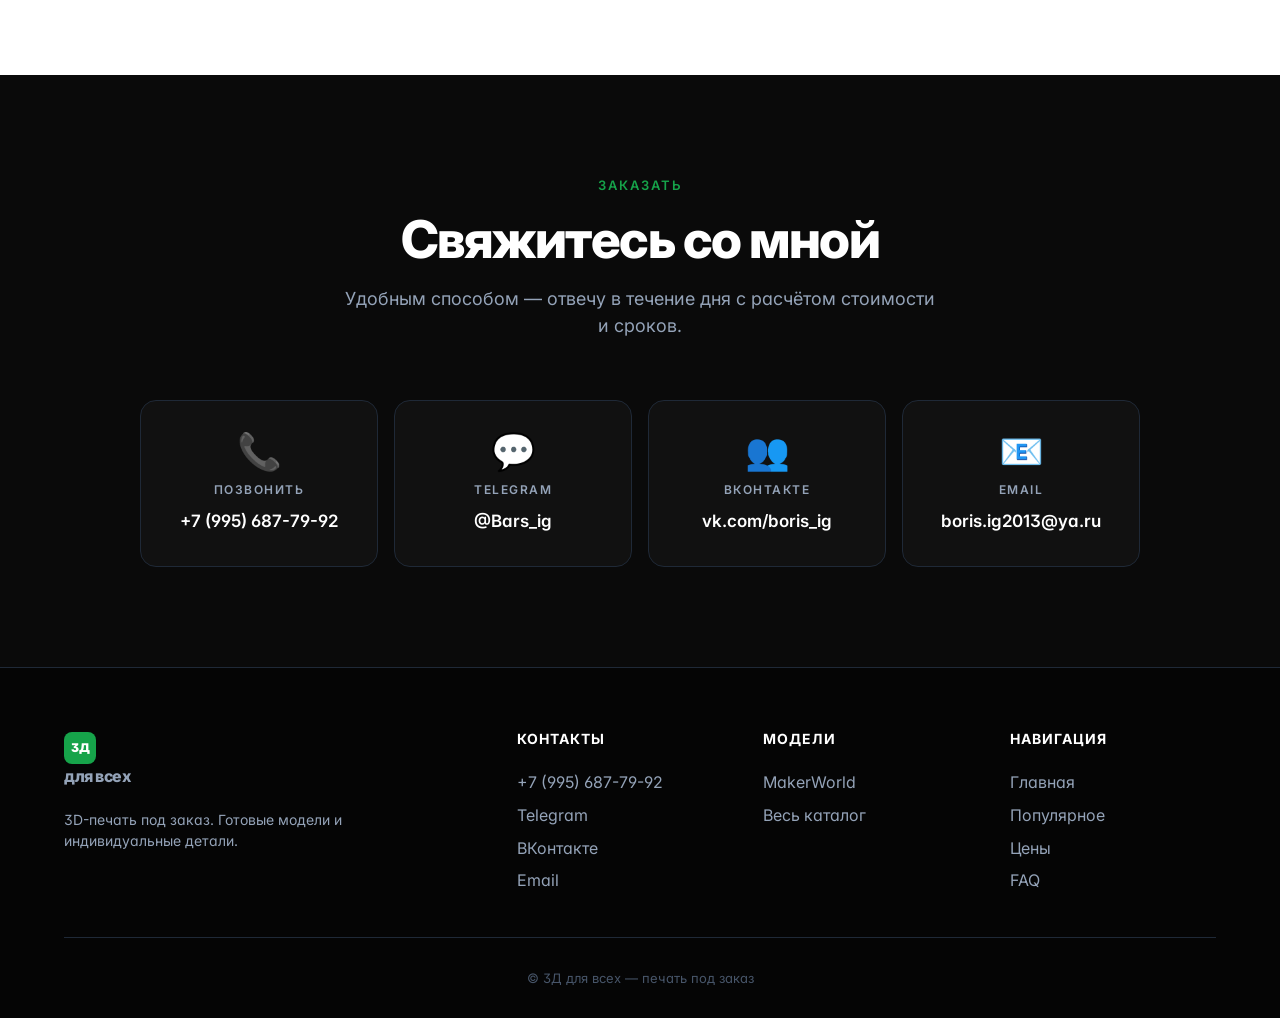
==== commit ff6e998d: "Портфолио, отзывы, /search, lazy loading, offline, darker pickup" ====
--- a/catalog.html
+++ b/catalog.html
@@ -2,15 +2,7 @@
 <html lang="ru">
 <head>
   <!-- Yandex.Metrika counter -->
-  <script type="text/javascript">
-      (function(m,e,t,r,i,k,a){
-          m[i]=m[i]||function(){(m[i].a=m[i].a||[]).push(arguments)};
-          m[i].l=1*new Date();
-          for (var j = 0; j < document.scripts.length; j++) {if (document.scripts[j].src === r) { return; }}
-          k=e.createElement(t),a=e.getElementsByTagName(t)[0],k.async=1,k.src=r,a.parentNode.insertBefore(k,a)
-      })(window, document,'script','https://mc.yandex.ru/metrika/tag.js?id=109713392', 'ym');
-      ym(109713392, 'init', {ssr:true, webvisor:true, clickmap:true, ecommerce:"dataLayer", referrer: document.referrer, url: location.href, accurateTrackBounce:true, trackLinks:true});
-  </script>
+  <script type="text/javascript" src="metrika.js"></script>
   <noscript><div><img src="https://mc.yandex.ru/watch/109713392" style="position:absolute; left:-9999px;" alt="" /></div></noscript>
   <!-- /Yandex.Metrika counter -->
   <meta charset="UTF-8">
@@ -19,6 +11,12 @@
   <meta name="description" content="Каталог 3D-моделей для печати: декор, хранение, автозапчасти, фигурки, кухня, инструменты.">
   <meta name="yandex-verification" content="1d8e37554e3c3e7f" />
   <link rel="icon" type="image/x-icon" href="favicon.ico">
+  <meta property="og:title" content="Каталог 3D-моделей — 3Д для всех">
+  <meta property="og:description" content="Готовые 3D-модели для печати. Декор, кухня, автозапчасти, фигурки.">
+  <meta property="og:type" content="website">
+  <meta property="og:url" content="https://borisig1999-spec.github.io/3d-landing/catalog.html">
+  <meta property="og:image" content="https://borisig1999-spec.github.io/3d-landing/images/процесс.jpg">
+  <meta property="og:locale" content="ru_RU">
   <link rel="preconnect" href="https://fonts.googleapis.com">
   <link rel="preconnect" href="https://fonts.gstatic.com" crossorigin>
   <link href="https://fonts.googleapis.com/css2?family=Inter:wght@400;500;600;700;800;900&display=swap" rel="stylesheet">
--- a/style.css
+++ b/style.css
@@ -390,8 +390,8 @@
   display: flex;
   align-items: center;
   gap: 16px;
-  background: linear-gradient(135deg, #f0fdf4 0%, #dcfce7 100%);
-  border: 1px solid #bbf7d0;
+  background: linear-gradient(135deg, #dcfce7 0%, #86efac 100%);
+  border: 1px solid #4ade80;
   border-radius: 16px;
   padding: 24px 28px;
   margin-top: 40px;
@@ -407,6 +407,7 @@
   font-size: 20px;
   font-weight: 700;
   margin-bottom: 4px;
+  color: #0a0a0a;
 }
 .pickup-sub {
   font-size: 15px;
@@ -1139,6 +1140,168 @@
   flex-shrink: 0;
 }
 
+/* ===== Card animations ===== */
+@keyframes cardFadeIn {
+  from { opacity: 0; transform: translateY(16px); }
+  to { opacity: 1; transform: translateY(0); }
+}
+.work-card {
+  animation: cardFadeIn 0.3s ease both;
+}
+.catalog-grid .work-card:nth-child(1) { animation-delay: 0s; }
+.catalog-grid .work-card:nth-child(2) { animation-delay: 0.05s; }
+.catalog-grid .work-card:nth-child(3) { animation-delay: 0.1s; }
+.catalog-grid .work-card:nth-child(4) { animation-delay: 0.15s; }
+.catalog-grid .work-card:nth-child(5) { animation-delay: 0.2s; }
+
+/* ===== Skeleton loading ===== */
+.skeleton-card {
+  background: #f1f5f9;
+  border-radius: 12px;
+  overflow: hidden;
+  position: relative;
+}
+.skeleton-card::after {
+  content: '';
+  position: absolute;
+  inset: 0;
+  background: linear-gradient(90deg, transparent, rgba(255,255,255,0.5), transparent);
+  animation: shimmer 1.5s infinite;
+}
+.skeleton-img {
+  width: 100%;
+  aspect-ratio: 1;
+  background: #e2e8f0;
+}
+.skeleton-text {
+  padding: 12px;
+}
+.skeleton-line {
+  height: 12px;
+  background: #e2e8f0;
+  border-radius: 6px;
+  margin-bottom: 8px;
+}
+.skeleton-line:last-child { width: 60%; margin-bottom: 0; }
+@keyframes shimmer {
+  from { transform: translateX(-100%); }
+  to { transform: translateX(100%); }
+}
+
+/* ===== Offline banner ===== */
+.offline-banner {
+  display: none;
+  background: #fef3c7;
+  color: #92400e;
+  text-align: center;
+  padding: 8px 16px;
+  font-size: 13px;
+  font-weight: 500;
+}
+.offline-banner.visible {
+  display: block;
+}
+
+/* ===== Portfolio ===== */
+.portfolio-grid {
+  display: grid;
+  grid-template-columns: repeat(3, 1fr);
+  gap: 20px;
+}
+.portfolio-card {
+  border-radius: 12px;
+  overflow: hidden;
+  border: 1px solid #f1f5f9;
+  transition: transform 0.2s, box-shadow 0.2s;
+}
+.portfolio-card:hover {
+  transform: translateY(-4px);
+  box-shadow: 0 12px 32px rgba(0,0,0,0.08);
+}
+.portfolio-img {
+  aspect-ratio: 4/3;
+  background: #f8fafc;
+  overflow: hidden;
+}
+.portfolio-img img {
+  width: 100%;
+  height: 100%;
+  object-fit: cover;
+}
+.portfolio-placeholder {
+  width: 100%;
+  height: 100%;
+  display: grid;
+  place-items: center;
+  font-size: 48px;
+  background: #f1f5f9;
+  color: #94a3b8;
+}
+.portfolio-info {
+  padding: 16px;
+}
+.portfolio-info h3 {
+  font-size: 15px;
+  font-weight: 600;
+  margin-bottom: 4px;
+  letter-spacing: -0.3px;
+}
+.portfolio-meta {
+  font-size: 13px;
+  color: #64748b;
+}
+
+/* ===== Reviews ===== */
+.reviews-grid {
+  display: grid;
+  grid-template-columns: repeat(3, 1fr);
+  gap: 20px;
+}
+.review-card {
+  border: 1px solid #f1f5f9;
+  border-radius: 12px;
+  padding: 24px;
+  display: flex;
+  flex-direction: column;
+  gap: 16px;
+}
+.review-stars {
+  color: #f59e0b;
+  font-size: 16px;
+  letter-spacing: 2px;
+}
+.review-text {
+  font-size: 14px;
+  line-height: 1.6;
+  color: #334155;
+  flex: 1;
+}
+.review-author {
+  display: flex;
+  align-items: center;
+  gap: 12px;
+}
+.review-avatar {
+  width: 40px;
+  height: 40px;
+  border-radius: 50%;
+  background: #16a34a;
+  color: #fff;
+  display: grid;
+  place-items: center;
+  font-weight: 700;
+  font-size: 16px;
+  flex-shrink: 0;
+}
+.review-name {
+  font-weight: 600;
+  font-size: 14px;
+}
+.review-date {
+  font-size: 12px;
+  color: #94a3b8;
+}
+
 @media (max-width: 640px) {
   .catalog-hero { padding: 50px 0 30px; }
   .catalog-search input { height: 52px; font-size: 15px; }
@@ -1150,7 +1313,10 @@
   .catalog-grid { grid-template-columns: 1fr 1fr; gap: 12px; }
   .featured-head { flex-direction: column; align-items: stretch; }
   .featured-head .btn { width: 100%; justify-content: center; }
+  .portfolio-grid { grid-template-columns: 1fr 1fr; gap: 12px; }
+  .reviews-grid { grid-template-columns: 1fr; }
 }
 @media (max-width: 400px) {
   .catalog-grid { grid-template-columns: 1fr; }
-}
+  .portfolio-grid { grid-template-columns: 1fr; }
+}
